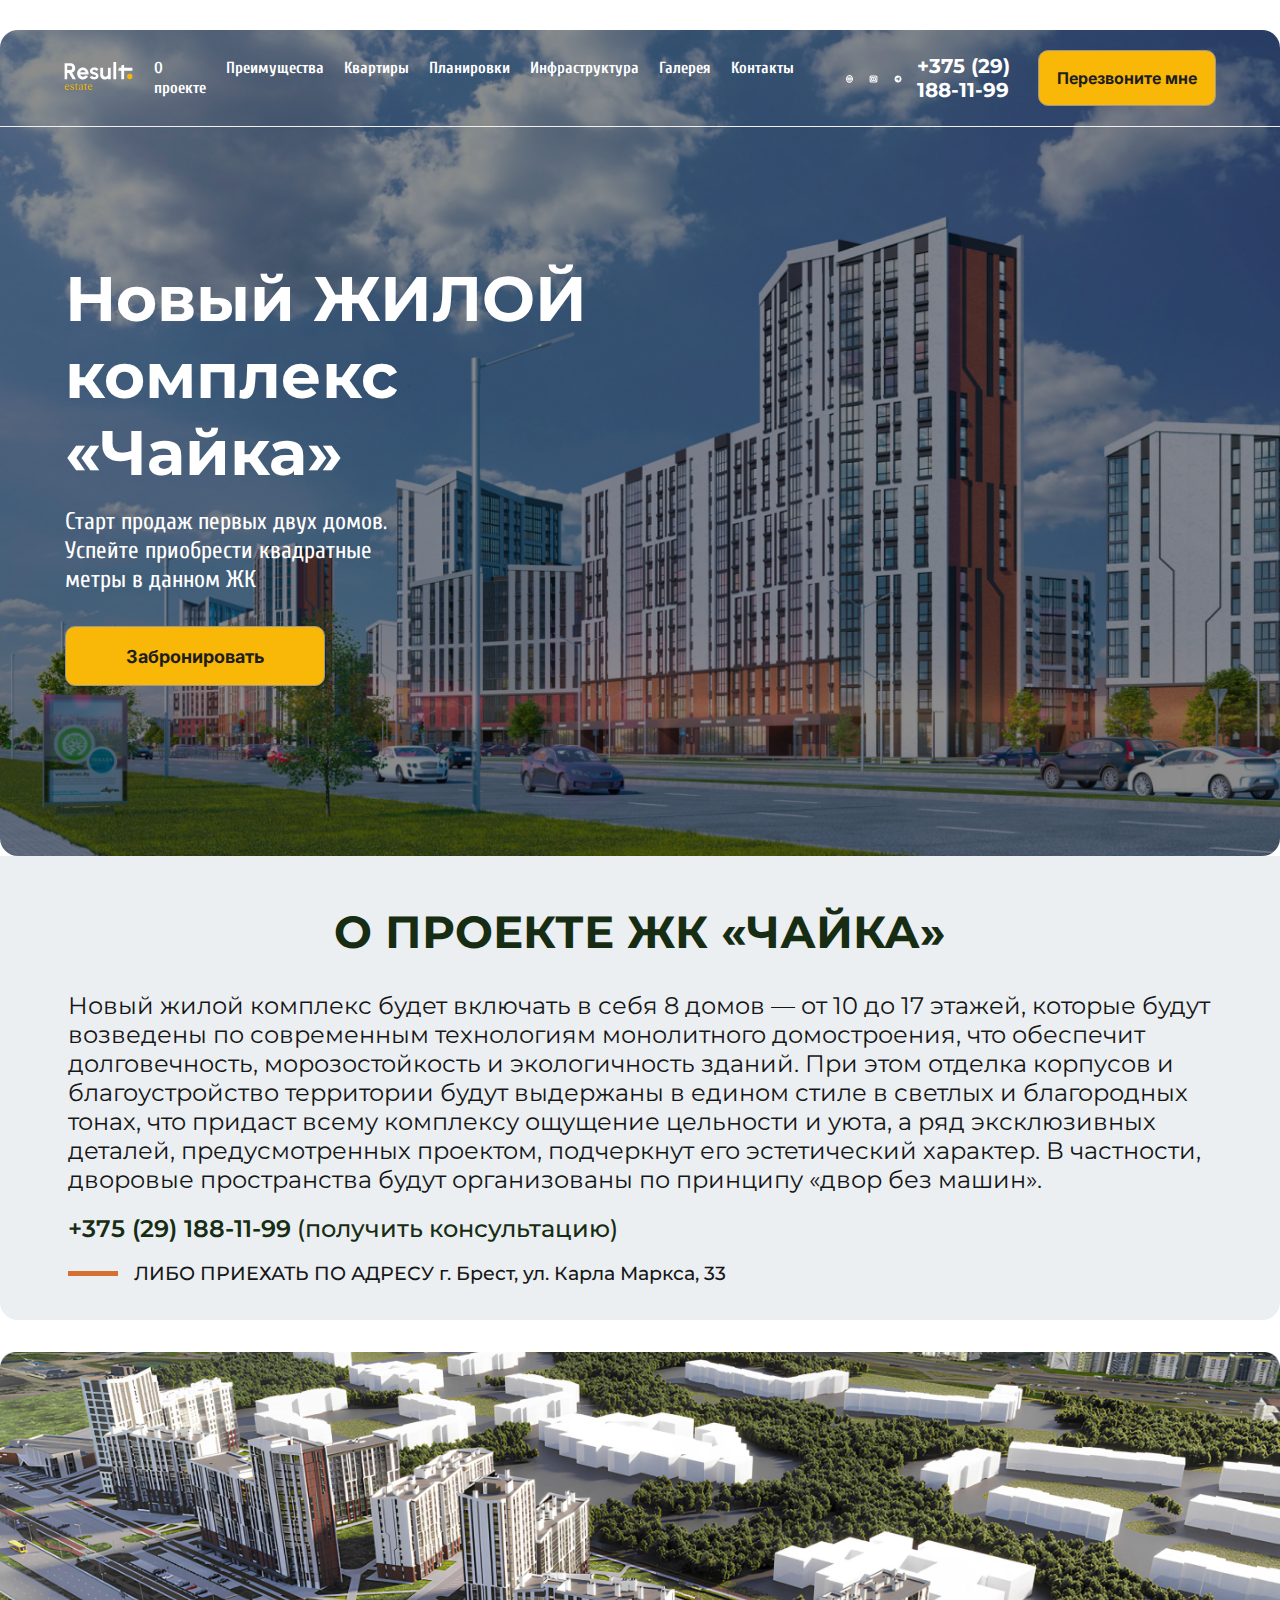
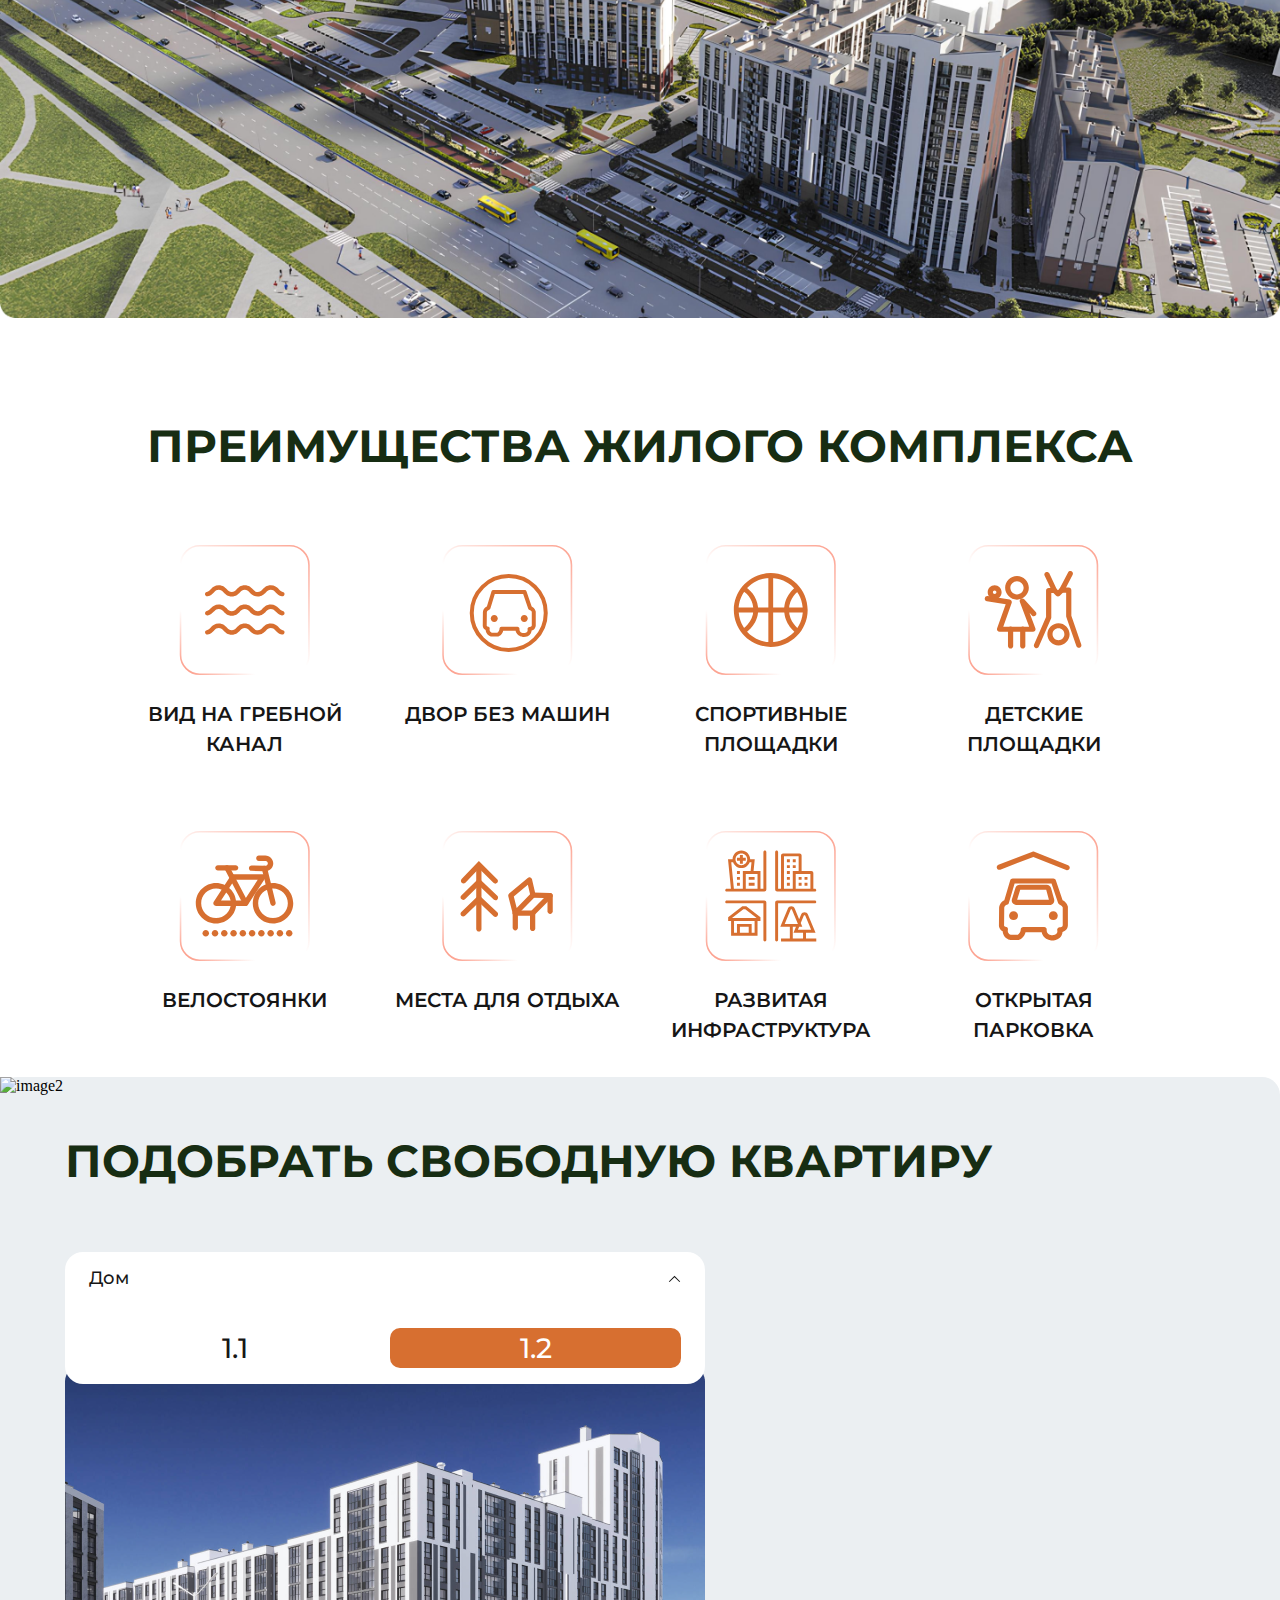
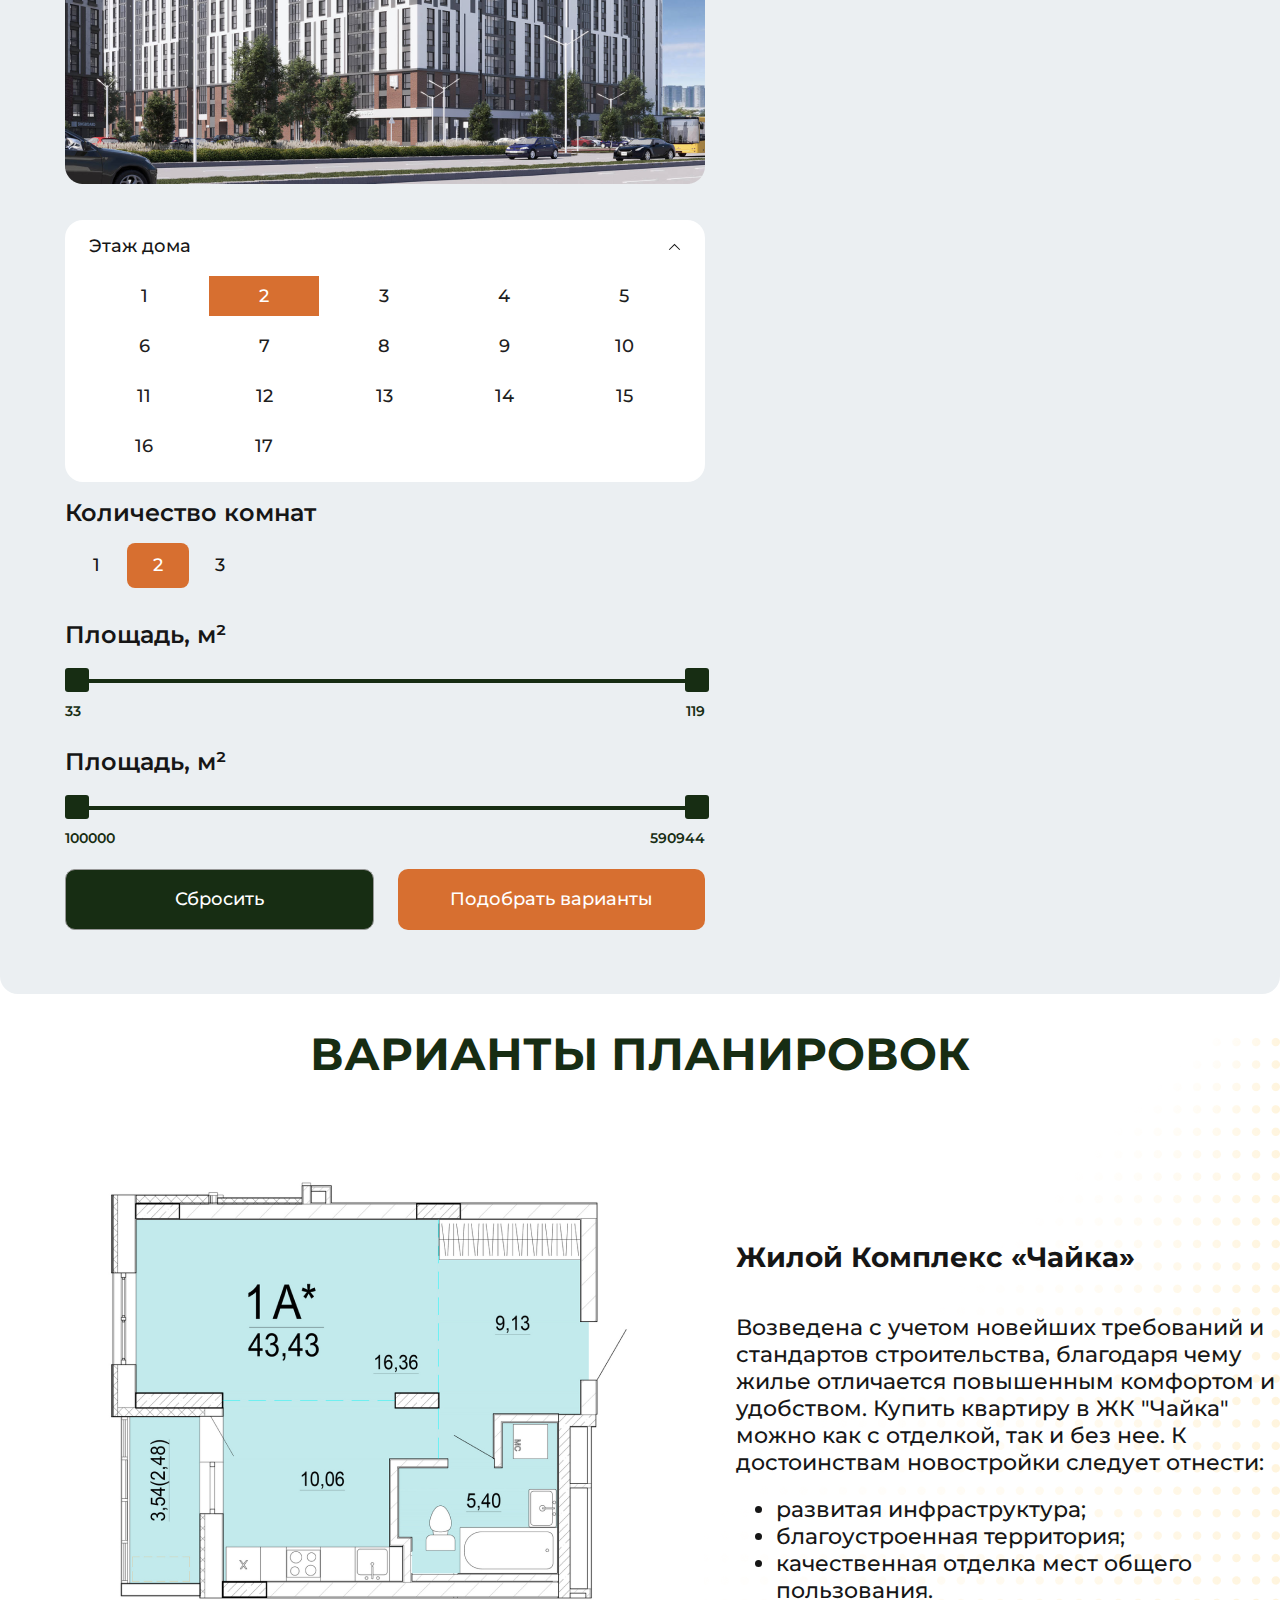
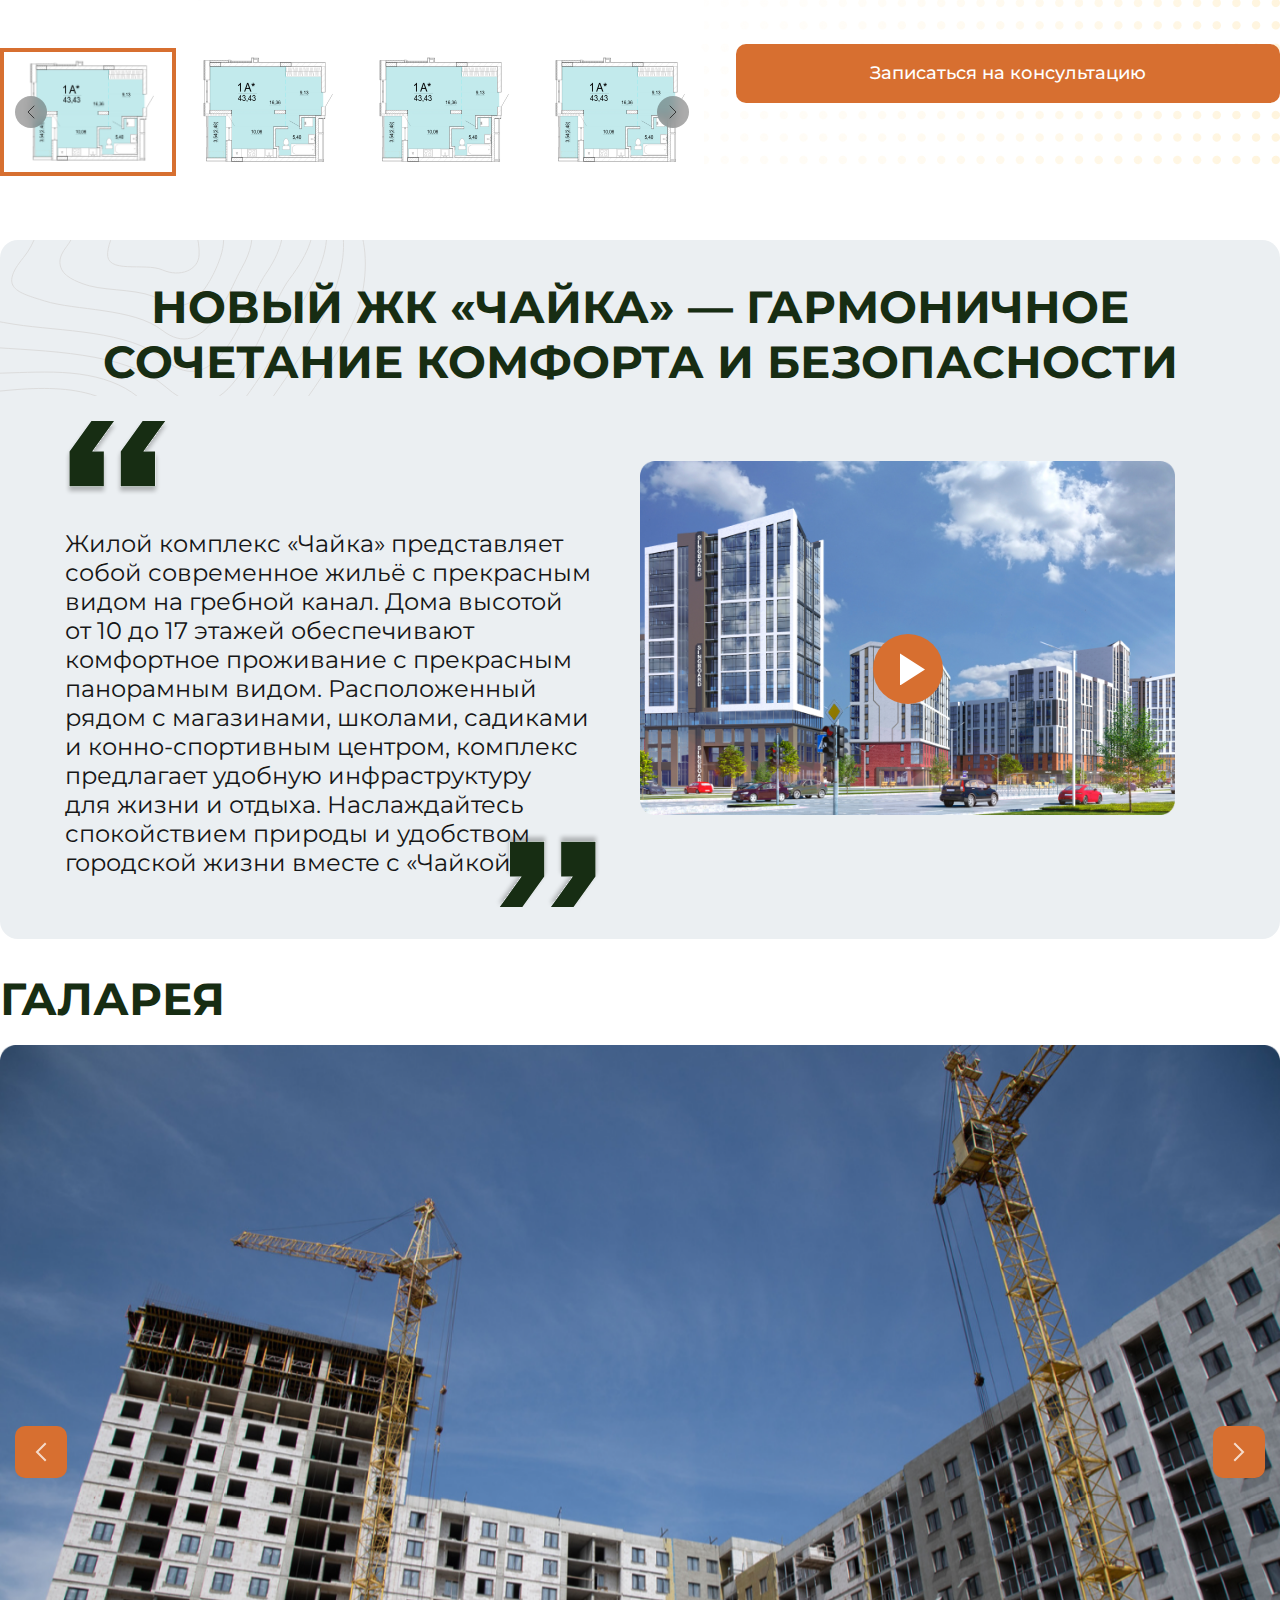
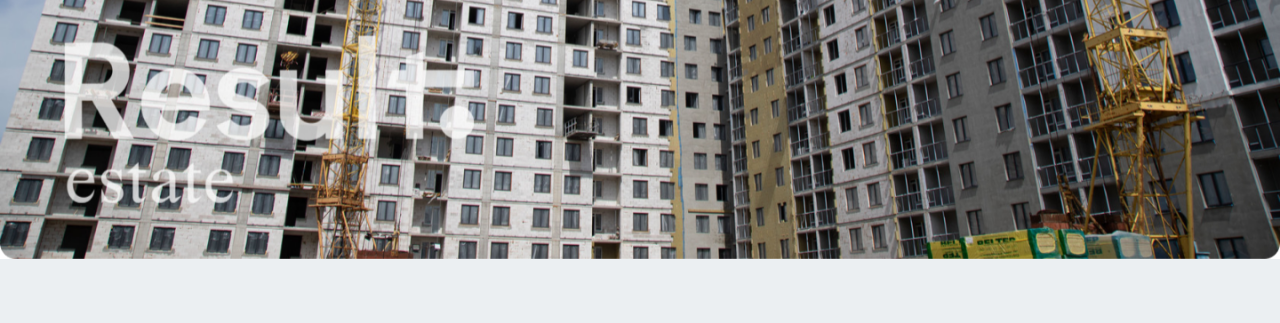
==== index.html @ f2b17670 "add project" ====
<!DOCTYPE html>
<html lang="en">
<head>
    <meta charset="UTF-8">
    <title>Result estate</title>
    <link rel="preconnect" href="https://fonts.googleapis.com">
    <link rel="preconnect" href="https://fonts.gstatic.com" crossorigin>
    <link href="https://fonts.googleapis.com/css2?family=Cuprum:ital,wght@0,400..700;1,400..700&display=swap" rel="stylesheet">
    <link rel="preconnect" href="https://fonts.googleapis.com">
    <link rel="preconnect" href="https://fonts.gstatic.com" crossorigin>
    <link href="https://fonts.googleapis.com/css2?family=Montserrat:ital,wght@0,100..900;1,100..900&display=swap" rel="stylesheet">
    <link rel="preconnect" href="https://fonts.googleapis.com">
    <link rel="preconnect" href="https://fonts.gstatic.com" crossorigin>
    <link href="https://fonts.googleapis.com/css2?family=Inter:ital,opsz,wght@0,14..32,100..900;1,14..32,100..900&family=Montserrat:ital,wght@0,100..900;1,100..900&display=swap" rel="stylesheet">
    <link rel="stylesheet" href="css/jquery-ui.min.css">
    <link rel="stylesheet" href="css/slick.css">
    <link rel="stylesheet" href="css/slick-theme.css">
    <link rel="stylesheet" href="css/main.css">
</head>
<body>
<header>
    <nav class="nav df a-center">
        <div class="nav__logo">
            <a href="#"><img src="img/logo.svg" alt="logo"></a>
        </div>
        <div class="nav__menu">
            <ul class="menu df">
                <li class="menu__item">
                    <a href="" class="menu__link">О проекте</a>
                </li>
                <li class="menu__item">
                    <a href="" class="menu__link">Преимущества</a>
                </li>
                <li class="menu__item">
                    <a href="" class="menu__link">Квартиры</a>
                </li>
                <li class="menu__item">
                    <a href="" class="menu__link">Планировки</a>
                </li>
                <li class="menu__item">
                    <a href="" class="menu__link">Инфраструктура</a>
                </li>
                <li class="menu__item">
                    <a href="" class="menu__link">Галерея</a>
                </li>
                <li class="menu__item">
                    <a href="" class="menu__link">Контакты</a>
                </li>
            </ul>
        </div>
        <div class="nav__contact df">
            <div class="social df">
                <a href="#" class="social__icon ">
                    <img src="img/social1.svg" alt="social">
                </a>
                <a href="#" class="social__icon social__icon--inst">
                    <img src="img/social2.svg" alt="social">

                </a>
                <a href="#" class="social__icon social__icon--tg">
                    <img src="img/social3.svg" alt="social">

                </a>
            </div>
            <a class="nav__tel" href="tel:+375 (29) 188-11-99">+375 (29) 188-11-99</a>
            <button class="btn btn-yellow">Перезвоните мне</button>
        </div>

    </nav>
    <div class="banner">
        <h1>Новый ЖИЛОЙ комплекс «Чайка» </h1>
        <p>Старт продаж первых двух домов. Успейте приобрести квадратные метры в данном ЖК</p>
        <button class="btn btn-yellow">Забронировать</button>
    </div>
</header>
<main>
    <div class="about">
        <h2 class="section__title">О ПРОЕКТЕ ЖК «Чайка»</h2>
        <p>Новый жилой комплекс будет включать в себя 8 домов — от 10 до 17 этажей, которые будут возведены по современным технологиям монолитного домостроения, что обеспечит долговечность, морозостойкость и экологичность зданий. При этом отделка корпусов и благоустройство территории будут выдержаны в едином стиле в светлых и благородных тонах, что придаст всему комплексу ощущение цельности и уюта, а ряд эксклюзивных деталей, предусмотренных проектом, подчеркнут его эстетический характер. В частности, дворовые пространства будут организованы по принципу «двор без машин».</p>
        <p><strong>+375 (29) 188-11-99</strong>
            (получить консультацию)</p>
        <p class="df    a-center"><span class="line"></span>ЛИБО ПРИЕХАТЬ ПО АДРЕСУ г. Брест, ул. Карла Маркса, 33</p>
    </div>
    <div class="image-banner">
        <img src="img/image1.png" alt="img">
    </div>
    <div class="features">
        <h2 class="section__title">ПРЕИМУЩЕСТВА ЖИЛОГО КОМПЛЕКСА</h2>
        <div class="features__list df f-wrap">
            <div class="features__item">
                <div class="features__img">
                    <img src="img/features1.svg" alt="features">
                </div>
                <h4>Вид на гребной канал</h4>
            </div>
            <div class="features__item">
                <div class="features__img">
                    <img src="img/features2.svg" alt="features">
                </div>
                <h4>Двор без машин</h4>
            </div>
            <div class="features__item">
                <div class="features__img">
                    <img src="img/features3.svg" alt="features">
                </div>
                <h4>СПОРТИВНЫЕ ПЛОЩАДКИ</h4>
            </div>
            <div class="features__item">
                <div class="features__img">
                    <img src="img/features4.svg" alt="features">
                </div>
                <h4>ДЕТСКИЕ
                    ПЛОЩАДКИ</h4>
            </div>
            <div class="features__item">
                <div class="features__img">
                    <img src="img/features5.svg" alt="features">
                </div>
                <h4>Велостоянки</h4>
            </div>
            <div class="features__item">
                <div class="features__img">
                    <img src="img/features6.svg" alt="features">
                </div>
                <h4>Места для отдыха</h4>
            </div>
            <div class="features__item">
                <div class="features__img">
                    <img src="img/features7.svg" alt="features">
                </div>
                <h4>развитая инфраструктура</h4>
            </div>
            <div class="features__item">
                <div class="features__img">
                    <img src="img/features8.svg" alt="features">
                </div>
                <h4>открытая парковка</h4>
            </div>
        </div>
    </div>
    <div class="choose__apartments">
        <div class='apartments__banner'>
            <img src="img/image2.png" alt="image2">
        </div>
        <div class="choose__block df f-wrap">
            <h2 class="section__title tl">Подобрать свободную квартиру</h2>
            <div class="choose__left">
                <div class="apartment">
                    <div class="apartment__select df j-spc-btw">
                        Дом
                        <button class="btn btn-dropdown">
                            <svg xmlns="http://www.w3.org/2000/svg" width="13" height="8" viewBox="0 0 13 8" fill="none">
                                <path d="M12.1602 6.41L6.50016 0.75L0.840157 6.41L1.55016 7.11L6.50016 2.16L11.4502 7.11L12.1602 6.41Z" fill="#161616"/>
                            </svg>
                        </button>
                    </div>
                    <div class="apartment__list df j-spc-btw">
                        <div class="apartment__btn">1.1</div>
                        <div class="apartment__btn apartment-selected">1.2</div>
                    </div>
                </div>
                <div class="apartment__img">
                    <img src="img/image3.png" alt="image">
                </div>
            </div>
            <div class="choose__right">
                <div class="apartment__floor">
                    <div class="apartment__select df j-spc-btw">
                        Этаж дома
                        <button class="btn btn-dropdown">
                            <svg xmlns="http://www.w3.org/2000/svg" width="13" height="8" viewBox="0 0 13 8" fill="none">
                                <path d="M12.1602 6.41L6.50016 0.75L0.840157 6.41L1.55016 7.11L6.50016 2.16L11.4502 7.11L12.1602 6.41Z" fill="#161616"/>
                            </svg>
                        </button>
                    </div>
                    <div class='apartment__floor--list df f-wrap'>
                        <div class="floor">1</div>
                        <div class="floor floor--selected">2</div>
                        <div class="floor">3</div>
                        <div class="floor">4</div>
                        <div class="floor">5</div>
                        <div class="floor">6</div>
                        <div class="floor">7</div>
                        <div class="floor">8</div>
                        <div class="floor">9</div>
                        <div class="floor">10</div>
                        <div class="floor">11</div>
                        <div class="floor">12</div>
                        <div class="floor">13</div>
                        <div class="floor">14</div>
                        <div class="floor">15</div>
                        <div class="floor">16</div>
                        <div class="floor">17</div>
                    </div>
                </div>
                <div class="apartment__room">
                    <h4 class="apartment__title">Количество комнат</h4>
                    <div class="room__list df">
                        <div class="room">1</div>
                        <div class="room room__active">2</div>
                        <div class="room">3</div>
                    </div>
                </div>
                <div class="apartment__area">
                    <h4 class="apartment__title">Площадь, м²</h4>
                    <div id="slider-area"></div>
                    <p class="df j-spc-btw">
                        <span class="area__start">33</span>
                        <span class="area__end">119</span>

                    </p>
                </div>
                <div class="apartment__price">
                    <h4 class="apartment__title">Площадь, м²</h4>
                    <div id="slider-price"></div>
                    <p class="df j-spc-btw">
                        <span class="price__start">100000</span>
                        <span class="price__end">590944</span>
                    </p>

                </div>
                <div class="area__actions df j-spc-btw">
                    <button class="btn btn-green">Сбросить</button>
                    <button class="btn btn-orange">Подобрать варианты</button>
                </div>
            </div>
        </div>
    </div>
    <div class="plans-overlay">
    <div class="plans df f-wrap">
        <h2 class="section__title ">Варианты планировок</h2>
        <div class="plans__left">
            <div class="plans__slider">
                <div class="plans__gallery slider-for">
                    <div class="gallery-item">
                        <img src="img/plan.png" alt="plan">
                    </div>
                    <div class="gallery-item">
                        <img src="img/plan.png" alt="plan">
                    </div>
                    <div class="gallery-item">
                        <img src="img/plan.png" alt="plan">
                    </div>
                    <div class="gallery-item">
                        <img src="img/plan.png" alt="plan">
                    </div>
                    <div class="gallery-item">
                        <img src="img/plan.png" alt="plan">
                    </div>
                </div>
                <div class="plans__gallery slider-nav">
                    <div class="gallery-item">
                        <img src="img/plan.png" alt="plan">
                    </div>
                    <div class="gallery-item">
                        <img src="img/plan.png" alt="plan">
                    </div>
                    <div class="gallery-item">
                        <img src="img/plan.png" alt="plan">
                    </div>
                    <div class="gallery-item">
                        <img src="img/plan.png" alt="plan">
                    </div>
                    <div class="gallery-item">
                        <img src="img/plan.png" alt="plan">
                    </div>
                </div>
            </div>
        </div>
        <div class="plans__right">
            <h4>Жилой Комплекс «Чайка»</h4>
            <p>Возведена с учетом новейших требований и стандартов строительства, благодаря чему жилье отличается повышенным комфортом и удобством. Купить квартиру в ЖК "Чайка" можно как с отделкой, так и без нее. К достоинствам новостройки следует отнести:</p>
            <ul>
                <li>развитая инфраструктура;</li>
                <li>благоустроенная территория;</li>
                <li>качественная отделка мест общего пользования.</li>
            </ul>
            <button class="btn btn-orange">Записаться на консультацию</button>
        </div>
    </div>
    </div>
    <div class="info df f-wrap">
      <h2 class="section__title fw">Новый ЖК «Чайка» — гармоничное сочетание комфорта и безопасности</h2>
        <div class="info__left">
            <p>
                Жилой комплекс «Чайка» представляет собой современное жильё с прекрасным видом на гребной канал. Дома высотой от 10 до 17 этажей обеспечивают комфортное проживание с прекрасным панорамным видом. Расположенный рядом с магазинами, школами, садиками и конно-спортивным центром, комплекс предлагает удобную инфраструктуру для жизни и отдыха. Наслаждайтесь спокойствием природы и удобством городской жизни вместе с «Чайкой»
            </p>
        </div>
        <div class="info__right">
            <img src="img/image4.png" alt="image">
            <button class=" btn btn-play"></button>
        </div>
    </div>
    <div class="gallery">
        <h2 class="section__title tl">гАЛАРЕЯ</h2>
        <div class="gallery-list">
            <div class="gallery-item">
                <img src="img/gallery.png" alt="gallery">
            </div>
            <div class="gallery-item">
                <img src="img/gallery.png" alt="gallery">
            </div>
            <div class="gallery-item">
                <img src="img/gallery.png" alt="gallery">
            </div>
            <div class="gallery-item">
                <img src="img/gallery.png" alt="gallery">
            </div>
            <div class="gallery-item">
                <img src="img/gallery.png" alt="gallery">
            </div>
            <div class="gallery-item">
                <img src="img/gallery.png" alt="gallery">
            </div>
        </div>
    </div>

</main>
<footer></footer>
<script src="js/jquery-3.7.1.min.js"></script>
<script src="js/jquery-ui.min.js"></script>
<script src="js/slick.min.js"></script>
<script src="js/main.js"></script>
</body>
</html>
---- css/main.css ----
body{
    margin: 0;
    padding: 0;
    background: #fff;
}
img{
    max-width: 100%;
}
a{
    text-decoration: none;
}
p, h1, h2, h4, ul{
    padding: 0;
    margin: 0;
}
div,button{
    box-sizing: border-box;
}
.df{
    display: flex;
}
.dn{
    display: none;
}
.j-center{
    justify-content: center;
}
.a-center{
    align-items: center;
}
.f-wrap{
    flex-wrap: wrap;
}
.j-spc-btw{
    justify-content: space-between;
}
header{
    background: url('../img/header.png') no-repeat;
    max-width: 1442px;
    margin: 30px auto 0;
    border-radius: 18px;
    background-size: cover;
}
nav{
    padding: 20px 64px;
    border-bottom: 1px solid #F0F0F0;

}
.nav__logo{
    margin-right: 20px;
}
.menu{
    list-style: none;
    gap: 20px;
}
.menu__link{
    color: #fff;
    font-family: "Cuprum", sans-serif;
    font-weight: 700;
    line-height: 20px;
}
.nav__tel{
    font-family: "Montserrat", sans-serif;
    font-size: 20px;
    font-weight: 700;
    color: #fff;
}
.nav__contact{
    gap: 15px;
    align-items: center;
}
.social{
    margin-left: 52px;
    gap: 16px;
}

.btn{
    border: 0;
    background: transparent;
    box-shadow: none;
    display: flex;
    align-items: center;
    justify-content: center;
    border-radius: 10px;
    padding: 19px 24px;
    font-family: "Inter", sans-serif;
    cursor: pointer;
}

.btn-yellow{
    background: #F9B807;
    border: 1px solid #979797;
    color: #1E1E1E;
    font-size: 16px;
    height: 56px;
    font-weight: 700;
    white-space: nowrap;
    width: 178px;
}
.banner{
    padding: 133px 65px 170px;
}
.banner h1{
    font-size: 63px;
    max-width: 562px;
    color: #fff;
    font-family: "Montserrat", sans-serif;
    font-weight: 700;
    line-height: 77px;
    margin-bottom: 16px;
}
.banner p{
    font-size: 24px;
    line-height: 29px;
    color: #fff;
    max-width: 457px;
    font-family: "Cuprum", sans-serif;
    font-weight: 400;
    margin-bottom: 32px;
}
.banner .btn-yellow{
    width: 260px;
    font-size: 18px;
    height: 60px;
}
.about{
    background: #EBEFF2;
    border-bottom-left-radius: 18px;
    border-bottom-right-radius: 18px;
    max-width: 1442px;
    margin: 0 auto 32px;
    padding: 48px 68px 32px;
}

.section__title{
    text-align: center;
    color: #172D13;
    font-size: 45px;
    font-family: "Montserrat", sans-serif;
    font-weight: 700;
    margin-bottom: 32px;
    text-transform: uppercase;
}

.about p{
    color: #161616;
    font-size: 24px;
    line-height: 29px;
    font-family: "Montserrat", sans-serif;
    font-weight: 400;
    margin-bottom: 20px;
}
.about p:nth-child(3){
    font-weight: 500;
    color: #172D13;
    margin-bottom: 16px;

}

.about strong{
    color: #172D13;
    font-weight: 600;

}
.line{
    background: #D76F30;
    width: 50px;
    height: 5px;
    display: flex;
    margin-right: 16px;
}
.about p:last-child{
    font-size: 19px;
    font-weight: 500;
    margin-bottom: 0;
}
.image-banner{
    margin: 0 auto 32px;
    max-width: 1442px;
}
.features{
    padding-top: 64px;
    margin: 0 auto 32px;
    max-width: 1442px;
}
.features__list{
    max-width: 1022px;
    margin: 0 auto;
    gap: 32px;
    text-align: center;
}

.features__item{
    width: 231px;
    padding-top: 40px;
}
.features__img{
    margin-bottom: 20px;
}

.features__item h4{
    color: #161616;
    font-size: 20px;
    line-height: 30px;
    font-weight: 600;
    font-family: "Montserrat", sans-serif;
    text-transform: uppercase;
}
.choose__apartments{
    max-width: 1442px;
    margin: 0 auto 32px;
    background: #EBEFF2;
    border-radius: 18px;
    padding-bottom: 64px;
}
.choose__block .section__title{
    width: 100%;
    text-align: left;
    margin-top: 38px;
}
.choose__block{
    gap: 32px;
    padding-left: 65px;
    padding-right: 65px;
}
.apartment{
    background: #fff;
    border-radius: 18px;
    padding: 16px 24px;
    position: relative;
    z-index: 2;
}
.btn-dropdown{
    padding: 0;
    cursor:pointer;
}
.apartment__select{
    color: #161616;
    font-size: 18px;
    font-weight: 500;
    line-height: 21px;
    font-family: "Montserrat", sans-serif;
    margin-bottom: 19px;
}
.apartment__btn{
    max-width: 291px;
    height: 40px;
    font-size: 28px;
    color: #161616;
    line-height: 21px;
    font-weight: 500;
    font-family: "Montserrat", sans-serif;
    text-align: center;
    margin-top: 20px;
    width: 100%;
    display: flex;
    align-items: center;
    justify-content: center;
    border-radius: 10px;
    cursor: pointer;
}
.apartment-selected{
    background: #D76F30;
    color: #fff;
}
.apartment__img{
    margin-top: -20px;
    z-index: 1;
    position: relative;
}
.apartment__floor{
    background: #fff;
    border-radius: 18px;
    padding: 16px 24px;
    margin-bottom: 16px;
}
.choose__right{
    max-width: 640px;
    width: 100%;
}
.floor{
    width: 110px;
    height: 40px;
    display: flex;
    align-items: center;
    justify-content: center;
    color: #1E1E1E;
    font-size: 18px;
    font-weight: 500;
    line-height: 21px;
    font-family: "Montserrat", sans-serif;
    cursor: pointer;
}
.floor--selected{
    background: #D76F30;
    color: #fff;
}
.apartment__floor--list{
    gap: 10px;
}
.apartment__title{
    color: #161616;
    font-size: 24px;
    margin-bottom: 16px;
    line-height: 29px;
    font-weight: 600;
    font-family: "Montserrat", sans-serif;
}
.room{
    padding: 12px 16px;
    color: #161616;
    font-size: 18px;
    line-height: 21px;
    font-weight: 500;
    font-family: "Montserrat", sans-serif;
    width: 62px;
    text-align: center;
    cursor: pointer;
    margin-bottom: 32px;
}
.room__active{
    background: #D76F30;
    border-radius: 8px;
    color: #fff;

}
.ui-widget.ui-widget-content{
    height: 4px;
    border: none;
}
.ui-slider-horizontal .ui-slider-range{
    background: #172D13;

}
.ui-state-default, .ui-widget-content .ui-state-default{
    background: #172D13;
    width: 24px;
    height: 24px;
    border: none;
    top: -11px;
}
.ui-button.ui-state-disabled:hover, html .ui-button.ui-state-disabled:active,
.ui-state-default, .ui-widget-content .ui-state-active{
    background: #D76F30;
    border: none;
    outline: none;
}
.ui-widget-content{
    background: #D76F30;
}
.price__start, .price__end, .area__start, .area__end  {
    font-size: 14px;
    color: #172D13;
    line-height: 17px;
    font-weight: 600;
    font-family: "Montserrat", sans-serif;
    margin-top: 20px;
}

#slider-area{

    width: calc(100% - 20px);
    margin: 30px  auto 0;
}
#slider-price{

    width: calc(100% - 20px);
    margin: 30px  auto 0;

}
.apartment__price{
    margin-top: 27px;
}
.area__actions{
    gap: 24px;
}
.area__actions{
    margin-top: 22px;
}
.btn-green{
    font-size: 18px;
    color: #fff;
    background: #172D13;
    border-radius: 10px;
    border: 1px solid #979797;
    line-height: 21px;
    font-family: "Montserrat", sans-serif;
    font-weight: 500;
    width: 100%;
}
.btn-orange{
    font-size: 18px;
    color: #fff;
    background: #D76F30;
    border-radius: 10px;
    line-height: 21px;
    font-family: "Montserrat", sans-serif;
    font-weight: 500;
    width: 100%;
}
.plans{
    max-width: 1442px;
    margin: 0 auto;
    gap: 32px;
    position: relative;

}
.plans-overlay{
    position: relative;
}
.plans-overlay:after{
    content: '';
    position: absolute;
    right: 0;
    background: url('../img/plans-right-bg.png') no-repeat;
    background-position: right center;
    width: 100%;
    height: 100%;
    top: 0;
    z-index: -1;
}
.slick-next:before{
    content: '';
    background: url('../img/arrow-right.svg') no-repeat;
    width: 8px;
    height: 14px;
    display: flex;
}
.slick-prev:before{
    content: '';
    width: 8px;
    height: 14px;
    display: flex;

    background: url('../img/arrow-prev.svg') no-repeat;
}
.slick-prev{
    left: 15px;
}
.slick-next{
    right: 15px;
}
.slick-next, .slick-prev{
    width: 32px;
    height: 32px;
    border-radius: 100%;
    background: #24242461;
    backdrop-filter: blur(5px);
    display: flex;
    align-items: center;
    justify-content: center;
    z-index: 1;
}
.plans .section__title{
    width: 100%;
}
.plans__slider{
    width: 704px;
}
.plans__right{
    width: calc(100% - 736px);
    padding-top: 95px;
}
.plans__right h4{
    font-size: 28px;
    color: #161616;
    line-height: 34px;
    font-weight: 700;
    font-family: "Montserrat", sans-serif;
    margin-bottom: 40px;
}
.plans__right p{
    color: #161616;
    font-size: 22px;
    line-height: 27px;
    font-weight: 500;
    font-family: "Montserrat", sans-serif;
    margin-bottom: 20px;
}
.plans__right ul{
    color: #161616;
    font-size: 22px;
    line-height: 27px;
    font-weight: 500;
    font-family: "Montserrat", sans-serif;
    margin-bottom: 40px;
    padding-left: 40px;
}
.slider-nav .slick-current img{
    border: 4px solid #D76F30;
    box-sizing: border-box;
}
.info{
    max-width: 1422px;
    margin: 64px auto 32px;
    background: #EBEFF2;
    border-radius: 18px;
    padding: 39px 65px 62px;
    gap: 40px;
    position: relative;

}
.fw{
    width: 100%;
}
.info__left, .info__right{
    width: calc(100%/2 - 40px) ;
    position: relative;

}
.info .section__title{
    position: relative;
    z-index: 1;
}
.info:before{
    content: '';
    position: absolute;
    top: 0;
    left: 0;
    width: 471px;
    height: 156px;
    background: url('../img/info-bg.svg');
    z-index: 0;
}
.info__left p{
    color: #161616;
    font-size: 24px;
    line-height: 29px;
    font-weight: 400;
    font-family: "Montserrat", sans-serif;
    position: relative;
    padding-top: 68px;
}
.info__left:before{
    content: '';
    background: url('../img/comment.svg');
    width: 105px;
    height: 74px;
    position: absolute;
    top: -40px;
}
.info__left:after{
    content: '';
    background: url('../img/comment.svg');
    width: 105px;
    height: 74px;
    position: absolute;
    bottom:-30px;
    right: 0;
    transform: rotate(180deg);
}
.btn-play{
    position: absolute;
    background: #D76F30;
    width: 70px;
    height: 70px;
    border-radius: 100%;
    display: flex;
    align-items: center;
    top: 50%;
    left: 50%;
    transform: translate(-50%, -50%);
}
.btn-play:before{
    background: url('../img/play.svg') no-repeat;
    content: '';
    position: absolute;
    display: flex;
    align-items: center;
    justify-content: center;
    width: 25px;
    height: 32px;
    left: 27px;
}
.gallery{
    max-width: 1442px;
    margin: 0 auto;

}
.gallery .section__title{
    text-align: left;
    margin-top: 19px;
    margin-bottom: 19px;
}
.gallery .slick-next, .gallery .slick-prev{
    width: 52px;
    height: 52px;
    background: #D76F30;
    border-radius: 10px;
}
.gallery .slick-next:before{
    width: 12px;
    height: 20px;
    background: url('../img/arrow-right-white.svg');
}
.gallery .slick-prev:before{
    width: 12px;
    height: 20px;
    background: url('../img/arrow-left-white.svg');
}
.map{
    max-width: 1442px;
    margin: 32px auto;
}
footer{
    background: #EBEFF2;
    padding: 32px;
}
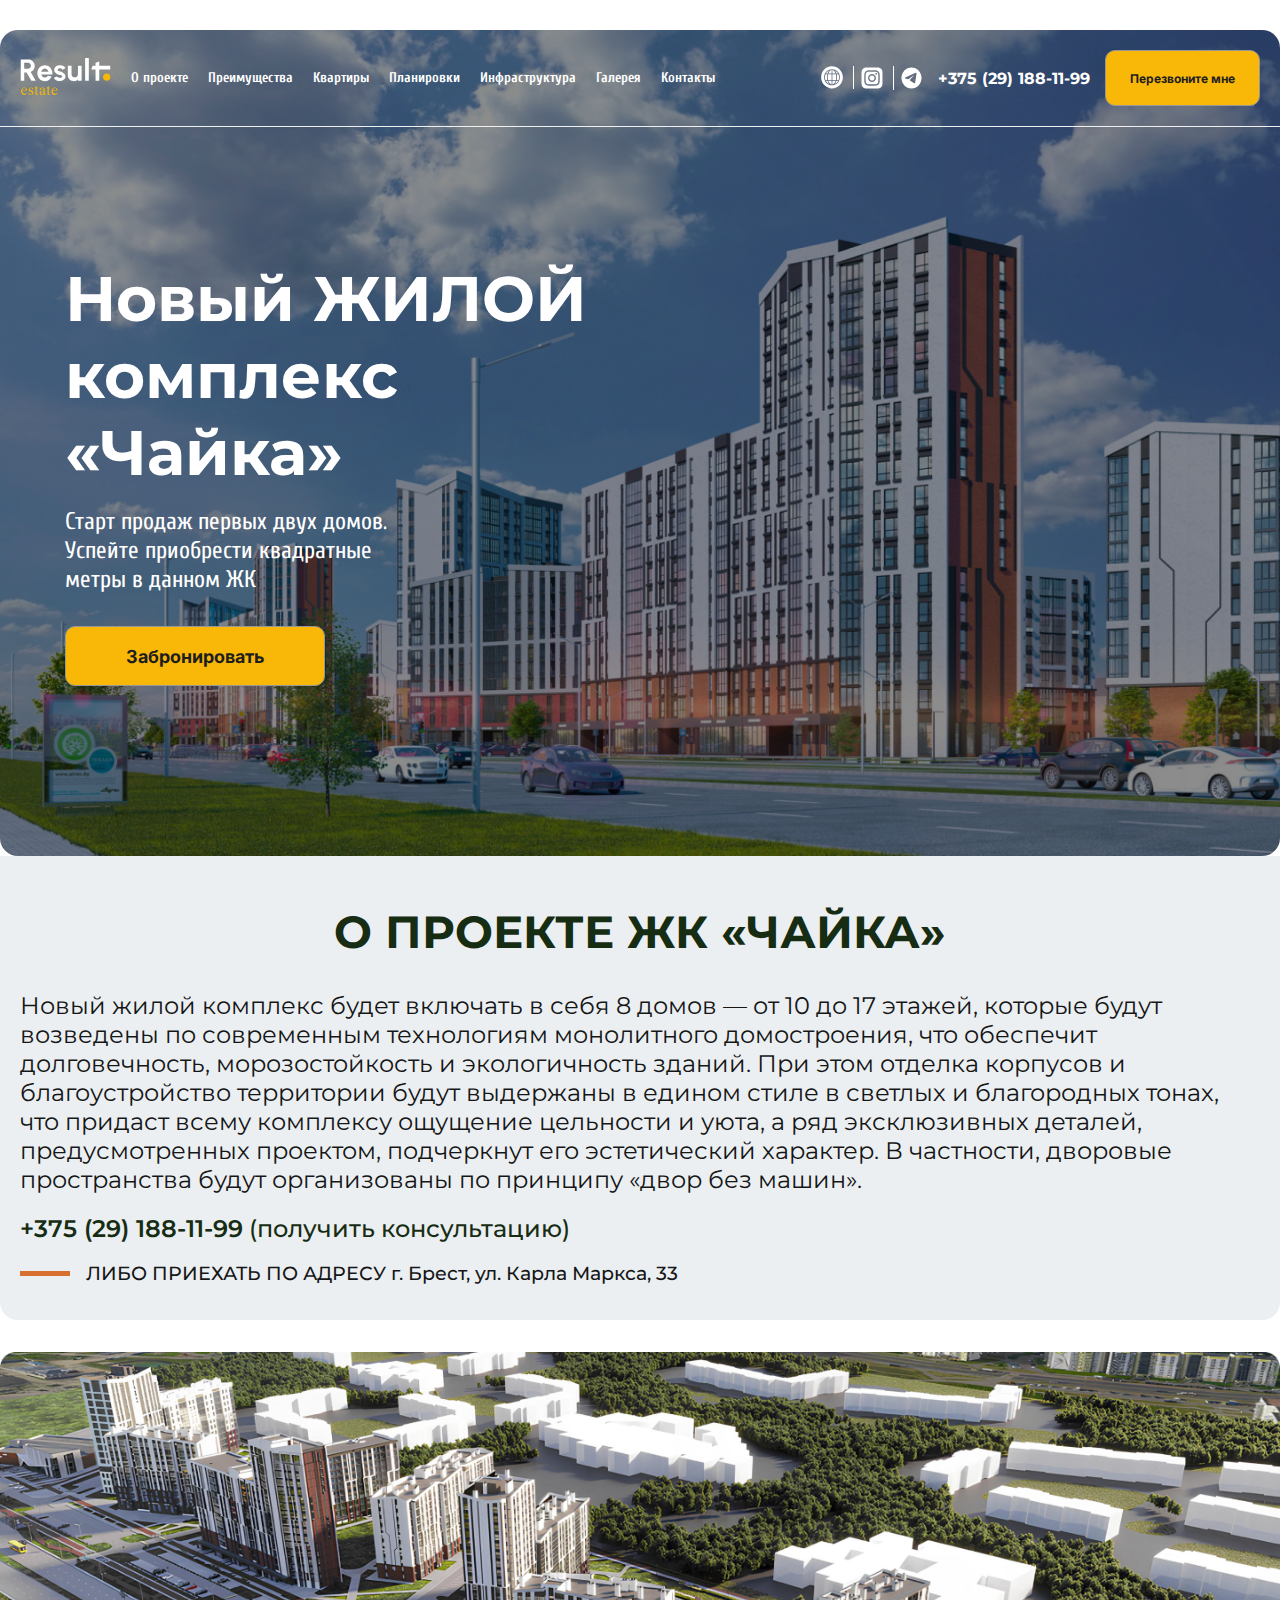
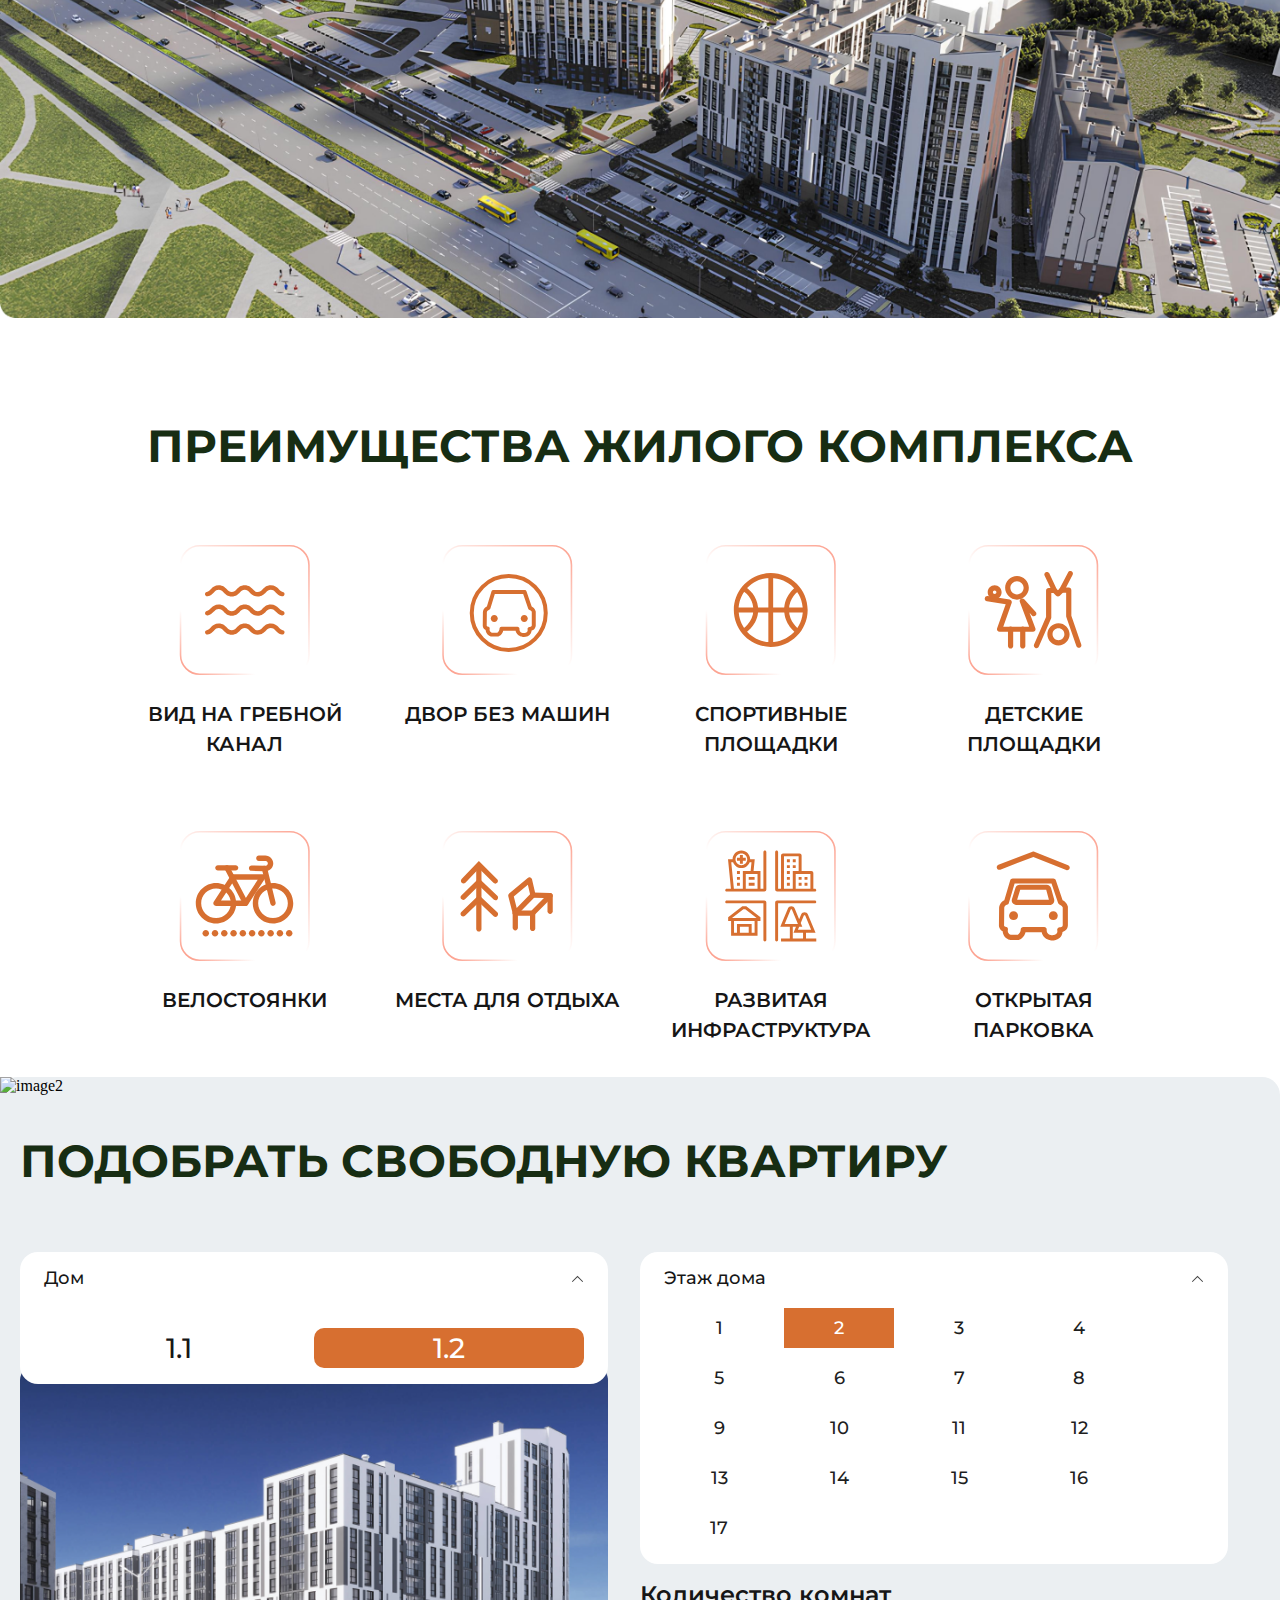
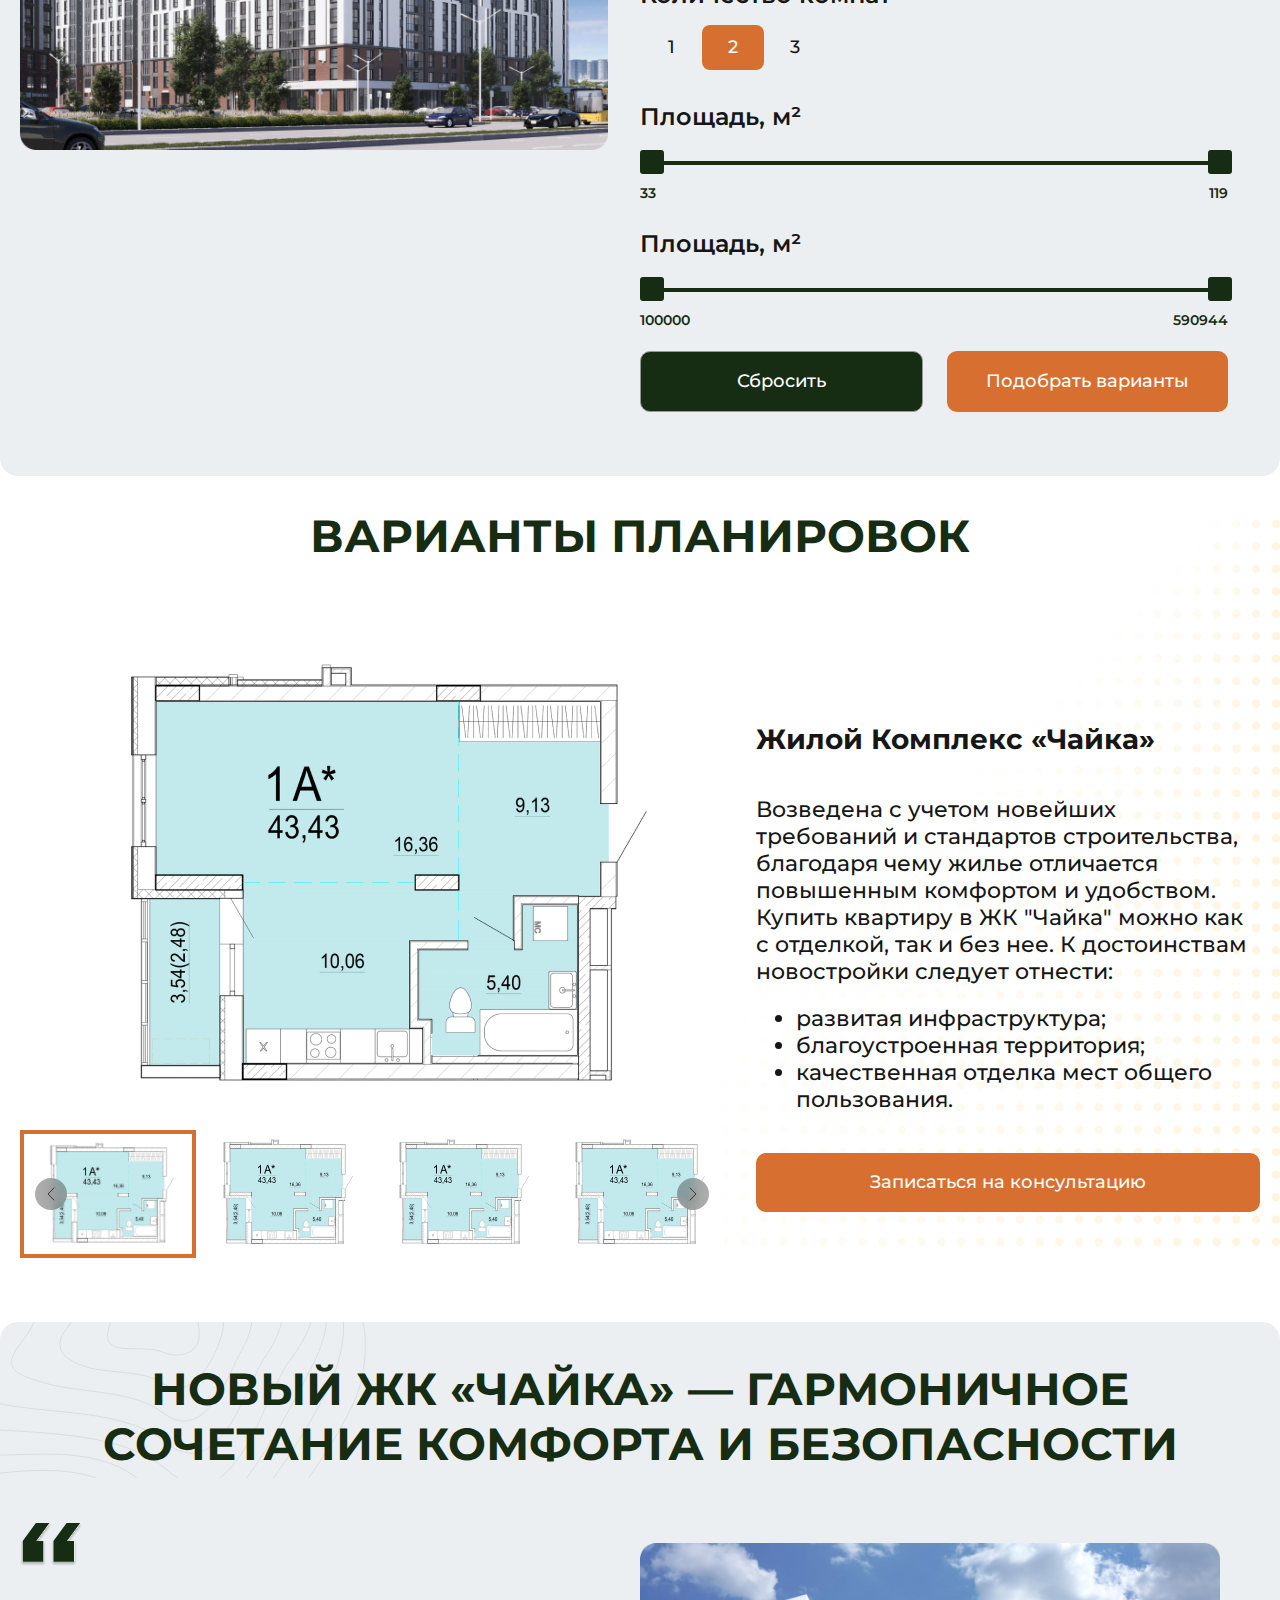
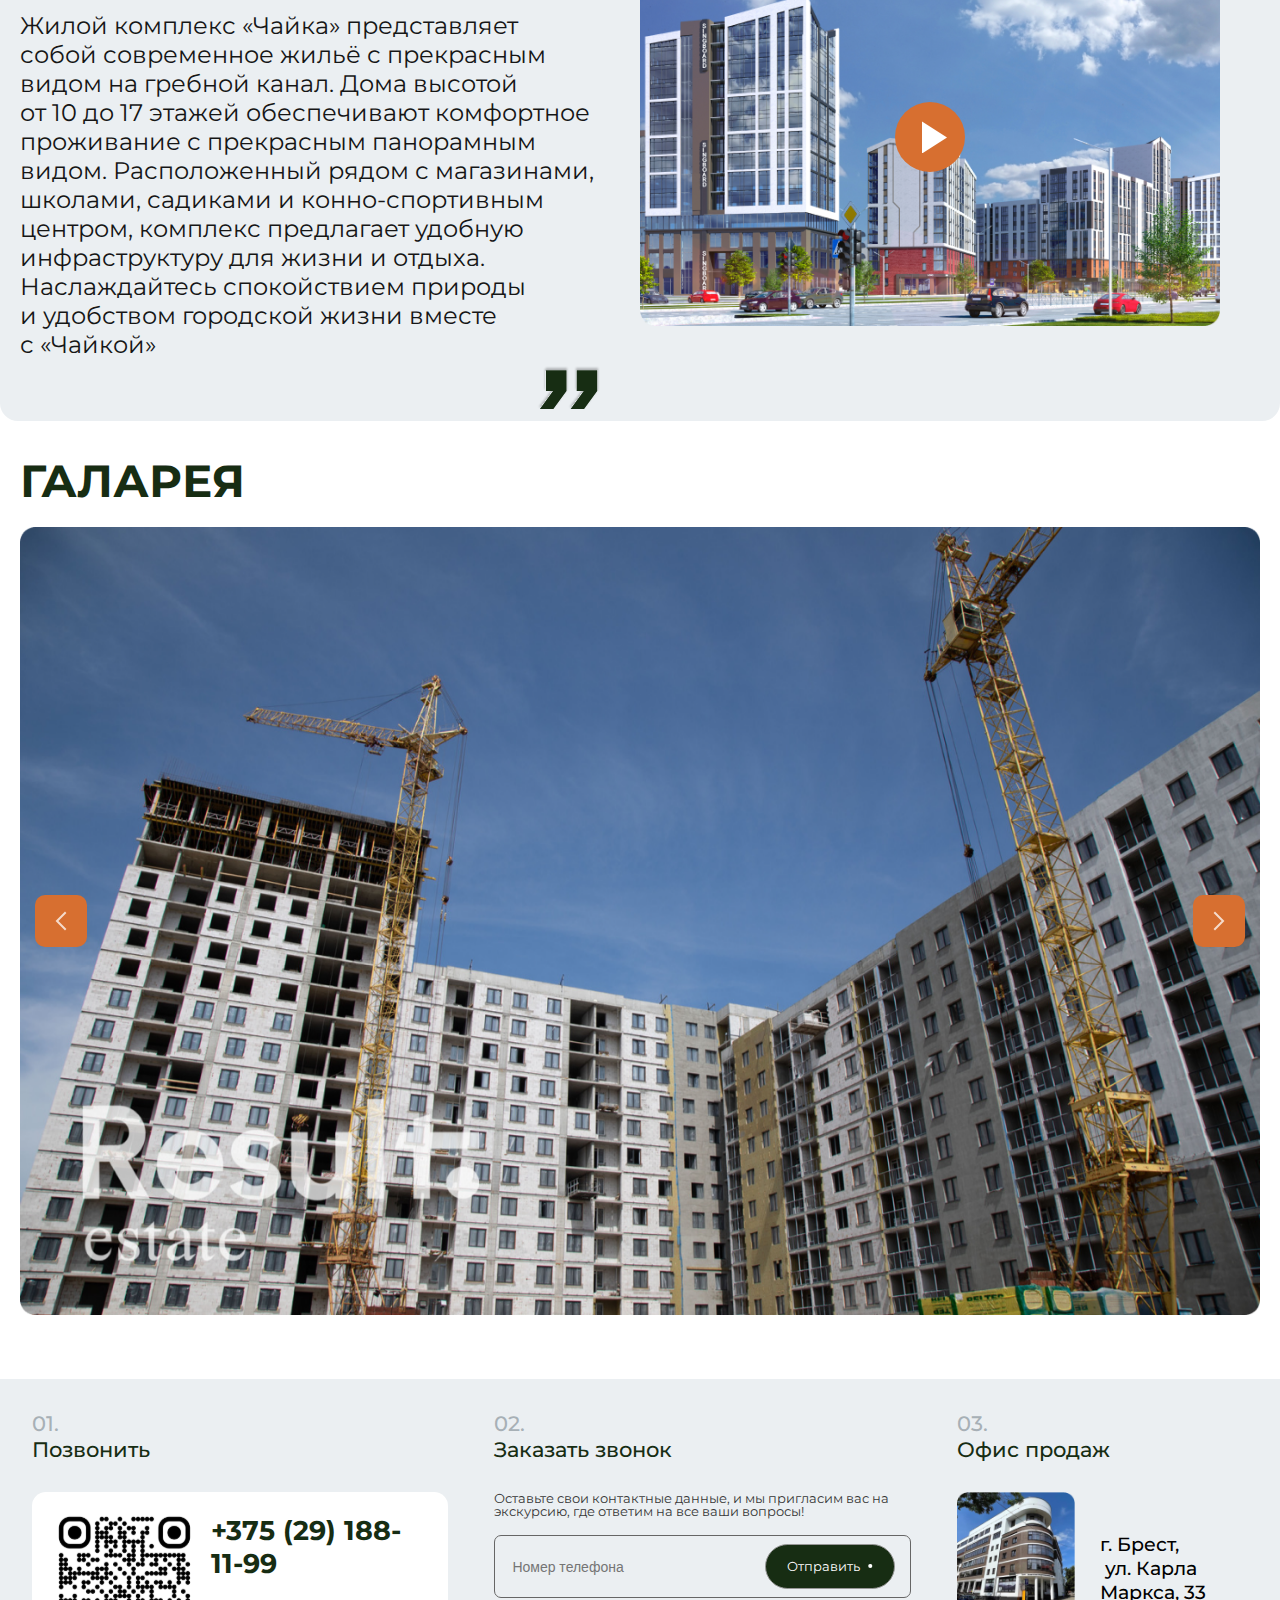
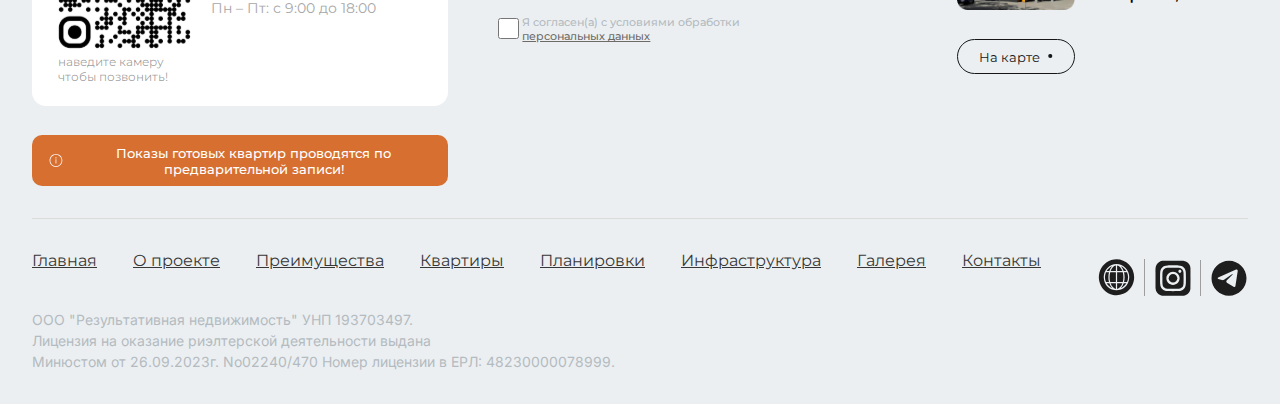
==== commit 63f3b8a9: "add project" ====
--- a/index.html
+++ b/index.html
@@ -3,6 +3,8 @@
 <head>
     <meta charset="UTF-8">
     <title>Result estate</title>
+    <meta name="viewport" content="width=device-width, initial-scale=1" />
+
     <link rel="preconnect" href="https://fonts.googleapis.com">
     <link rel="preconnect" href="https://fonts.gstatic.com" crossorigin>
     <link href="https://fonts.googleapis.com/css2?family=Cuprum:ital,wght@0,400..700;1,400..700&display=swap" rel="stylesheet">
@@ -16,6 +18,7 @@
     <link rel="stylesheet" href="css/slick.css">
     <link rel="stylesheet" href="css/slick-theme.css">
     <link rel="stylesheet" href="css/main.css">
+    <link rel="stylesheet" href="css/media.css">
 </head>
 <body>
 <header>
@@ -64,6 +67,14 @@
             </div>
             <a class="nav__tel" href="tel:+375 (29) 188-11-99">+375 (29) 188-11-99</a>
             <button class="btn btn-yellow">Перезвоните мне</button>
+            <div class="mobile__menu--open dn"><svg xmlns="http://www.w3.org/2000/svg" width="24" height="24" viewBox="0 0 24 24" fill="none">
+                <path d="M3 4H21" stroke="white" stroke-width="2" stroke-linecap="round"/>
+                <path d="M8 12H21" stroke="white" stroke-width="2" stroke-linecap="round"/>
+                <path d="M3 20H21" stroke="white" stroke-width="2" stroke-linecap="round"/>
+            </svg></div>
+            <div class="mobile__menu--close dn">
+                <svg xmlns="http://www.w3.org/2000/svg" viewBox="0 0 24 24" width="20px" height="20px"><path fill="#ffffff" d="M 4.9902344 3.9902344 A 1.0001 1.0001 0 0 0 4.2929688 5.7070312 L 10.585938 12 L 4.2929688 18.292969 A 1.0001 1.0001 0 1 0 5.7070312 19.707031 L 12 13.414062 L 18.292969 19.707031 A 1.0001 1.0001 0 1 0 19.707031 18.292969 L 13.414062 12 L 19.707031 5.7070312 A 1.0001 1.0001 0 0 0 18.980469 3.9902344 A 1.0001 1.0001 0 0 0 18.292969 4.2929688 L 12 10.585938 L 5.7070312 4.2929688 A 1.0001 1.0001 0 0 0 4.9902344 3.9902344 z"/></svg>
+            </div>
         </div>
 
     </nav>
@@ -290,6 +301,10 @@
         <div class="info__right">
             <img src="img/image4.png" alt="image">
             <button class=" btn btn-play"></button>
+            <video controls="" class="dn" id="video">
+                <source src="video/test.mp4" type="video/mp4">
+
+            </video>
         </div>
     </div>
     <div class="gallery">
@@ -316,8 +331,128 @@
         </div>
     </div>
 
+    <div class="map">
+        <script>
+            (g=>{var h,a,k,p="The Google Maps JavaScript API",c="google",l="importLibrary",q="__ib__",m=document,b=window;b=b[c]||(b[c]={});var d=b.maps||(b.maps={}),r=new Set,e=new URLSearchParams,u=()=>h||(h=new Promise(async(f,n)=>{await (a=m.createElement("script"));e.set("libraries",[...r]+"");for(k in g)e.set(k.replace(/[A-Z]/g,t=>"_"+t[0].toLowerCase()),g[k]);e.set("callback",c+".maps."+q);a.src=`https://maps.${c}apis.com/maps/api/js?`+e;d[q]=f;a.onerror=()=>h=n(Error(p+" could not load."));a.nonce=m.querySelector("script[nonce]")?.nonce||"";m.head.append(a)}));d[l]?console.warn(p+" only loads once. Ignoring:",g):d[l]=(f,...n)=>r.add(f)&&u().then(()=>d[l](f,...n))})({
+                key: "AIzaSyBVJRllu0SjLekDIcWk-y-hpe258rmOKAs",
+                v: "weekly",
+                // Use the 'v' parameter to indicate the version to use (weekly, beta, alpha, etc.).
+                // Add other bootstrap parameters as needed, using camel case.
+            });
+        </script>
+        <div id="map"></div>
+    </div>
+
 </main>
-<footer></footer>
+<footer>
+    <div class="footer__top df">
+        <div class="footer__left">
+            <span>01.</span>
+            <h4>Позвонить</h4>
+            <div class="qr df">
+                <div class="qr__left">
+                    <img src="img/qr.svg" alt="qr">
+                    <p>наведите камеру чтобы позвонить!</p>
+                </div>
+                <div class="qr__right">
+                    <h2>+375 (29) 188-11-99</h2>
+                    <p>Пн – Пт: с 9:00 до 18:00</p>
+                </div>
+
+            </div>
+            <button class="btn btn-orange df j-spc-btw"><svg xmlns="http://www.w3.org/2000/svg" width="21" height="21" viewBox="0 0 21 21" fill="none">
+                <path fill-rule="evenodd" clip-rule="evenodd" d="M10.2427 18.6192C5.70023 18.6192 2.01807 14.937 2.01807 10.3945C2.01807 5.85208 5.70023 2.16992 10.2427 2.16992C14.7851 2.16992 18.4673 5.85208 18.4673 10.3945C18.4673 14.937 14.7851 18.6192 10.2427 18.6192ZM10.2427 17.6322C12.1622 17.6322 14.0032 16.8697 15.3605 15.5123C16.7178 14.155 17.4804 12.3141 17.4804 10.3945C17.4804 8.47499 16.7178 6.63407 15.3605 5.27674C14.0032 3.91941 12.1622 3.15688 10.2427 3.15688C8.32314 3.15688 6.48221 3.91941 5.12488 5.27674C3.76756 6.63407 3.00502 8.47499 3.00502 10.3945C3.00502 12.3141 3.76756 14.155 5.12488 15.5123C6.48221 16.8697 8.32314 17.6322 10.2427 17.6322ZM9.74921 8.74962H10.7362V14.5069H9.74921V8.74962ZM10.2427 7.92716C10.0246 7.92716 9.81536 7.8405 9.66112 7.68626C9.50688 7.53202 9.42023 7.32282 9.42023 7.10469C9.42023 6.88656 9.50688 6.67737 9.66112 6.52313C9.81536 6.36888 10.0246 6.28223 10.2427 6.28223C10.4608 6.28223 10.67 6.36888 10.8243 6.52313C10.9785 6.67737 11.0651 6.88656 11.0651 7.10469C11.0651 7.32282 10.9785 7.53202 10.8243 7.68626C10.67 7.8405 10.4608 7.92716 10.2427 7.92716Z" fill="white"/>
+            </svg>
+                Показы готовых квартир проводятся по предварительной записи!</button>
+        </div>
+        <div class="footer__midd">
+            <span>02.</span>
+            <h4>Заказать звонок</h4>
+            <div class="form">
+                <p>Оставьте свои контактные данные, и мы пригласим вас на экскурсию, где ответим на все ваши вопросы!</p>
+                <form action="">
+                    <div class="form-control df fw">
+                        <input type="tel" placeholder="Номер телефона">
+                        <button type="submit" class="btn btn-green df"> Отправить <svg xmlns="http://www.w3.org/2000/svg" width="5" height="5" viewBox="0 0 5 5" fill="none">
+                            <circle cx="2.27979" cy="2.0503" r="2.05616" fill="white"/>
+                        </svg></button>
+                    </div>
+                    <div class="df ">
+
+                        <input type="checkbox">
+                        <label for="">
+
+                            Я согласен(а) с условиями обработки <br> <a href="#">персональных данных</a>
+
+                        </label>
+                    </div>
+
+                </form>
+            </div>
+        </div>
+        <div class="footer__right">
+            <span>03.</span>
+            <h4>Офис продаж</h4>
+            <div class="office df">
+                <div class="office__left">
+                    <img src="img/office.png" alt="">
+                    <button class="btn btn-outline df">На карте
+                        <svg xmlns="http://www.w3.org/2000/svg" width="5" height="5" viewBox="0 0 5 5" fill="none">
+                            <circle cx="2.27979" cy="2.0503" r="2.05616" fill="#161616"/>
+                        </svg>
+                    </button>
+                </div>
+                <div class="office__right">
+                    г. Брест, <br>  +ул. Карла Маркса, 33
+                </div>
+            </div>
+        </div>
+    </div>
+    <div class="footer__bottom df j-spc-btw f-wrap">
+        <div class="footer__bottom--left">
+            <ul class="footer__menu df">
+                <li class="menu__item">
+                    <a href="" class="menu__link">Главная</a>
+                </li>
+                <li class="menu__item">
+                    <a href="" class="menu__link">О проекте</a>
+                </li>
+                <li class="menu__item">
+                    <a href="" class="menu__link">Преимущества</a>
+                </li>
+                <li class="menu__item">
+                    <a href="" class="menu__link">Квартиры</a>
+                </li>
+                <li class="menu__item">
+                    <a href="" class="menu__link">Планировки</a>
+                </li>
+                <li class="menu__item">
+                    <a href="" class="menu__link">Инфраструктура</a>
+                </li>
+                <li class="menu__item">
+                    <a href="" class="menu__link">Галерея</a>
+                </li>
+                <li class="menu__item">
+                    <a href="" class="menu__link">Контакты</a>
+                </li>
+            </ul>
+            <div class="footer__info">
+                <p>ООО "Результативная недвижимость" УНП 193703497.<br>
+                    Лицензия на оказание риэлтерской деятельности выдана <br>
+                    Минюстом от 26.09.2023г. No02240/470 Номер лицензии в ЕРЛ: 48230000078999.
+                </p>
+            </div>
+        </div>
+        <div class="footer__bottom--right ">
+            <div class="footer__social df a-center">
+                <a href=""><img src="img/footer-social1.svg" alt=""></a>
+                <a href=""><img src="img/footer-social2.svg" alt=""></a>
+                <a href=""><img src="img/footer-social3.svg" alt=""></a>
+            </div>
+        </div>
+    </div>
+</footer>
 <script src="js/jquery-3.7.1.min.js"></script>
 <script src="js/jquery-ui.min.js"></script>
 <script src="js/slick.min.js"></script>
--- a/css/main.css
+++ b/css/main.css
@@ -85,6 +85,8 @@
     padding: 19px 24px;
     font-family: "Inter", sans-serif;
     cursor: pointer;
+    position: relative;
+    overflow: hidden;
 }
 
 .btn-yellow{
@@ -498,6 +500,7 @@
     padding: 39px 65px 62px;
     gap: 40px;
     position: relative;
+    align-items: flex-start;
 
 }
 .fw{
@@ -561,7 +564,7 @@
     left: 50%;
     transform: translate(-50%, -50%);
 }
-.btn-play:before{
+.btn-play:after{
     background: url('../img/play.svg') no-repeat;
     content: '';
     position: absolute;
@@ -601,8 +604,258 @@
 .map{
     max-width: 1442px;
     margin: 32px auto;
+    border-radius: 32px;
+    overflow: hidden;
 }
 footer{
     background: #EBEFF2;
     padding: 32px;
+    margin-top: 32px;
+}
+.btn:before{
+    content: '';
+    position: absolute;
+    top: 0;
+    height: 100%;
+    width: 45px;
+    transform: skewX(-30deg);
+    animation: bn1;
+    left: -150%;
+    background: linear-gradient(90deg, rgba(255, 255, 255, 0) 0%, rgba(255, 255, 255, 0.2) 20%, rgba(255, 255, 255, 0.2) 80%, rgba(255, 255, 255, 0) 100%);
+    animation: bn1 2s infinite linear;
+    animation-delay: 1s;
+    animation-duration: 4.5s;
+}
+@keyframes bn1 {
+    0%{
+        left: -150%;
+    }
+    30%{
+        left: 150%;
+    }
+    100% {
+        left: 150%;
+    }
+}
+.footer__bottom{
+    max-width: 1422px;
+    margin: 0 auto;
+    border-top: 1px solid #DBDBDA;
+    padding-top: 32px;
+}
+.footer__menu{
+    gap: 36px;
+    list-style: none;
+}
+.footer__menu .menu__link{
+    color: #373737;
+    font-size: 16px;
+    text-decoration: underline;
+    font-weight: 400;
+    font-family: "Montserrat", sans-serif;
+}
+.footer__info p{
+    color: #B4BBC0;
+    font-family: "Inter", sans-serif;
+    font-weight: 400;
+    font-size: 14px;
+    line-height: 21px;
+    margin-top: 38px;
+}
+.footer__social{
+    margin-top: 8px;
+   gap: 20px;
+}
+.footer__social a{
+    position: relative;
+    width: 100%;
+    height: 100%;
+    display: flex;
+    align-items: center;
+}
+.social__icon{
+    position: relative;
+    width: 100%;
+    height: 100%;
+    display: flex;
+    align-items: center;
+}
+.social__icon:after {
+    content: '';
+    width: 1px;
+    height: 100%;
+    position: absolute;
+    right: -10px;
+    background: #fff;
+}
+.social__icon:last-child:after{
+    display: none;
+}
+.footer__social a:after{
+    content: '';
+    width: 1px;
+    height: 100%;
+    position: absolute;
+    right: -10px;
+    background: #9E9E9E;
+}
+.footer__social a:last-child:after{
+    display: none;
+}
+.footer__top{
+    max-width: 1422px;
+    margin: 0 auto;
+    gap: 46px;
+}
+
+.footer__top span{
+    color: #A7B0B6;
+    font-size: 21px;
+    line-height: 26px;
+    font-family: "Montserrat", sans-serif;
+    font-weight: 500;
+    margin-bottom: 4px;
+
+}
+.footer__top h4{
+    color: #172D13;
+    font-size: 21px;
+    line-height: 26px;
+    font-family: "Montserrat", sans-serif;
+    font-weight: 500;
+    margin-bottom: 29px;
+}
+.footer__left{
+    max-width: 527px;
+    
+}
+.qr{
+    background: #fff;
+    padding: 22px 26px;
+    border-radius: 14px;
+    gap: 19px;
+    margin-bottom: 29px;
+}
+.qr__left{
+    max-width: 134px;
+}
+.qr h2{
+    color: #172D13;
+    font-size: 27px;
+    line-height: 33px;
+    font-weight: 700;
+    font-family: "Montserrat", sans-serif;
+    margin-bottom: 19px;
+}
+
+.footer__midd{
+    max-width: 417px;
+    width: 100%;
+}
+.footer__midd p {
+    color: #373737;
+    font-size: 13px;
+    line-height: 13px;
+    font-family: "Montserrat", sans-serif;
+    font-weight: 400;
+    margin-bottom: 17px;
+}
+.form-control{
+    border: 1.64px solid #666666;
+    padding: 8px 15px;
+    border-radius: 7px;
+    gap: 10px;
+}
+
+.form-control .btn-green{
+    width: 132px;
+    height: 45px;
+    font-size: 13px;
+    line-height: 13px;
+    font-weight: 400;
+    gap: 8px;
+    border-radius: 36px;
+    padding: 0;
+}
+.form-control input{
+    background: transparent;
+    border: none;
+    width:calc(100% - 142px);
+    font-size: 14px;
+    color: #373737;
+}
+
+.footer__midd input[type=checkbox]{
+    width: 21px;
+    height: 21px;
+    border-radius: 4px;
+    background: transparent;
+    margin-top: 20px;
+    margin-right: 3px;
+}
+.footer__midd label{
+    margin-top: 17px;
+    color: #B3BABF;
+    font-weight: 500;
+    font-family: "Montserrat", sans-serif;
+    font-size: 11px;
+    line-height: 14px;
+}
+.footer__midd a{
+    color: #6E6B67;
+    text-decoration: underline;
+}
+.office{
+    gap: 25px;
+
+}
+.office__right{
+    font-family: "Montserrat", sans-serif;
+    font-weight: 500;
+    font-size: 19px;
+    line-height: 24px;
+    margin-top: 41px;
+}
+.btn-outline{
+    border: 0.82px solid #161616;
+    padding: 0;
+    width: 118px;
+    height: 35px;
+    font-size: 13px;
+    line-height: 16px;
+    border-radius: 36px;
+    margin-top: 25px;
+    font-family: "Montserrat", sans-serif;
+    font-weight: 400;
+    color: #161616;
+    gap: 8px;
+}
+.qr__right p{
+    color: #A7A7A7;
+    font-size: 14px;
+    font-weight: 400;
+    font-family: "Montserrat", sans-serif;
+}
+.qr__left p{
+    color: #00000066;
+    font-size: 12px;
+    font-weight: 400;
+    font-family: "Montserrat", sans-serif;
+
+}
+
+.footer__left .btn-orange{
+    font-size: 13px;
+    line-height: 16px;
+    height: 51px;
+    gap: 11px;
+    padding: 16px;
+    margin-bottom: 32px;
+}
+
+.choose__left{
+    width: calc(100%/2 - 32px);
+}
+#map {
+    height: 100%;
 }--- a/css/media.css
+++ b/css/media.css
@@ -0,0 +1,239 @@
+@media  screen  and (max-width: 1440px){
+
+    nav{
+        padding-left: 20px;
+        padding-right: 20px;
+    }
+    .choose__block, .about, .plans, .info,  .gallery {
+        padding-left: 20px;
+        padding-right: 20px;
+    }
+    .nav__contact{
+        margin-left: auto;
+    }
+    .social{
+        margin-left: 20px;
+    }
+    .info__left:after{
+        background-size: 60%;
+        background-repeat: no-repeat;
+        bottom: -50px;
+    }
+    .info__left:before{
+        background-size: 60%;
+        background-repeat: no-repeat;
+        top: -20px;
+    }
+
+}
+@media screen and (max-width: 1300px) {
+    .nav__tel{
+        font-size: 16px;
+    }
+    .menu__link{
+        font-size: 14px;
+    }
+    .menu{
+        align-items: center;
+    }
+    nav .btn-yellow{
+        font-size: 12px;
+        width: auto;
+    }
+    .choose__right{
+        width: calc(100%/2 - 32px);
+    }
+}
+@media  screen  and (max-width: 1024px){
+    .mobile__menu--open{
+        display: block;
+    }
+    .nav__menu{
+        display: none;
+    }
+    .social{
+        display: none;
+    }
+    nav .btn-yellow{
+        display: none;
+    }
+    .footer__menu{
+        flex-wrap: wrap;
+    }
+    .plans__slider{
+        max-width: 500px;
+        width: 100%;
+    }
+    .plans__right{
+        width: 40%;
+
+    }
+    .plans__right p, .plans__right ul{
+        font-size: 18px;
+    }
+    .features__list{
+        justify-content: center;
+    }
+    .features__item{
+        width: 20%;
+    }
+    nav.opened{
+        background: #242424;
+        flex-wrap: wrap;
+        position: absolute;
+        width: 100%;
+        left: 0;
+        box-sizing: border-box;
+        z-index: 9;
+        border-bottom: 0;
+    }
+    nav.opened .nav__logo{
+        width: 100%
+    }
+    nav.opened .nav__menu{
+        display: flex;
+        width: 100%;
+    }
+    nav.opened .nav__menu .menu{
+        flex-direction: column;
+
+        width: 100%;
+
+        background: #242424;
+
+    }
+    nav.opened .nav__tel{
+        display: none;
+    }
+    nav.opened .mobile__menu--close{
+        position: absolute;
+        top: 30px;
+        right: 20px;
+    }
+    .nav.opened .nav__contact{
+        width: 100%;
+        margin-top: 30px;
+        flex-direction: column;
+    }
+    nav.opened .social{
+        display: flex;
+
+        width: 100%;
+
+        align-items: center;
+        justify-content: center;
+        margin-left: 0;
+        background: #242424;
+    }
+    nav.opened .social__icon{
+        width: auto;
+        height: auto;
+    }
+    nav.opened .btn-yellow{
+
+        display: flex;
+
+    }
+    .info__left:after, .info__left:before{
+        background-size: 50%;
+        background-repeat: no-repeat;
+    }
+    .info__left p   {
+        padding-top: 30px;
+    }
+    .footer__top{
+        flex-wrap: wrap;
+    }
+    .footer__left{
+        max-width: 100%;
+    }
+    .footer__midd{
+        max-width: 100%;
+    }
+}
+@media  screen  and (max-width: 900px){
+    .banner h1{
+        font-size: 48px;
+        line-height: 57px;
+    }
+    .section__title{
+        font-size: 28px;
+    }
+    .about p{
+        font-size: 18px;
+    }
+    .features__item h4{
+        font-size: 18px;
+    }
+    .floor{
+        width: 50px;
+    }
+    .area__actions{
+        flex-direction: column;
+    }
+    .plans__left{
+        width: 100%;
+        display: flex;
+        align-items: center;
+        justify-content: center;
+    }
+    .plans__right{
+        width: 100%;
+        padding-top: 32px;
+    }
+    .info__left{
+        width: 100%;
+    }
+    .info__left p{
+        font-size: 18px;
+    }
+    .info__right{
+        margin: 0 auto;
+    }
+
+    .footer__right{
+        margin-bottom: 32px;
+    }
+    .footer__menu{
+        justify-content: center;
+    }
+    .footer__bottom--right{
+
+        margin: 20px auto 0;
+    }
+    .apartment__btn{
+        font-size: 16px;
+    }
+}
+@media  screen  and (max-width: 768px){
+    .choose__left{
+        width: 100%;
+    }
+    .choose__right{
+        width: 100%;
+    }
+    .features__item {
+        width: 40%;
+    }
+    iframe{
+        height: 300px;
+    }
+    header{
+        margin-top: 0;
+    }
+
+}
+@media  screen  and (max-width: 600px){
+    .info:before{
+        width: 100%;
+    }
+    .info__right{
+        width: 100%;
+    }
+    .banner{
+        padding: 50px 20px;
+    }
+}
+@media  screen  and (max-width: 480px){
+
+}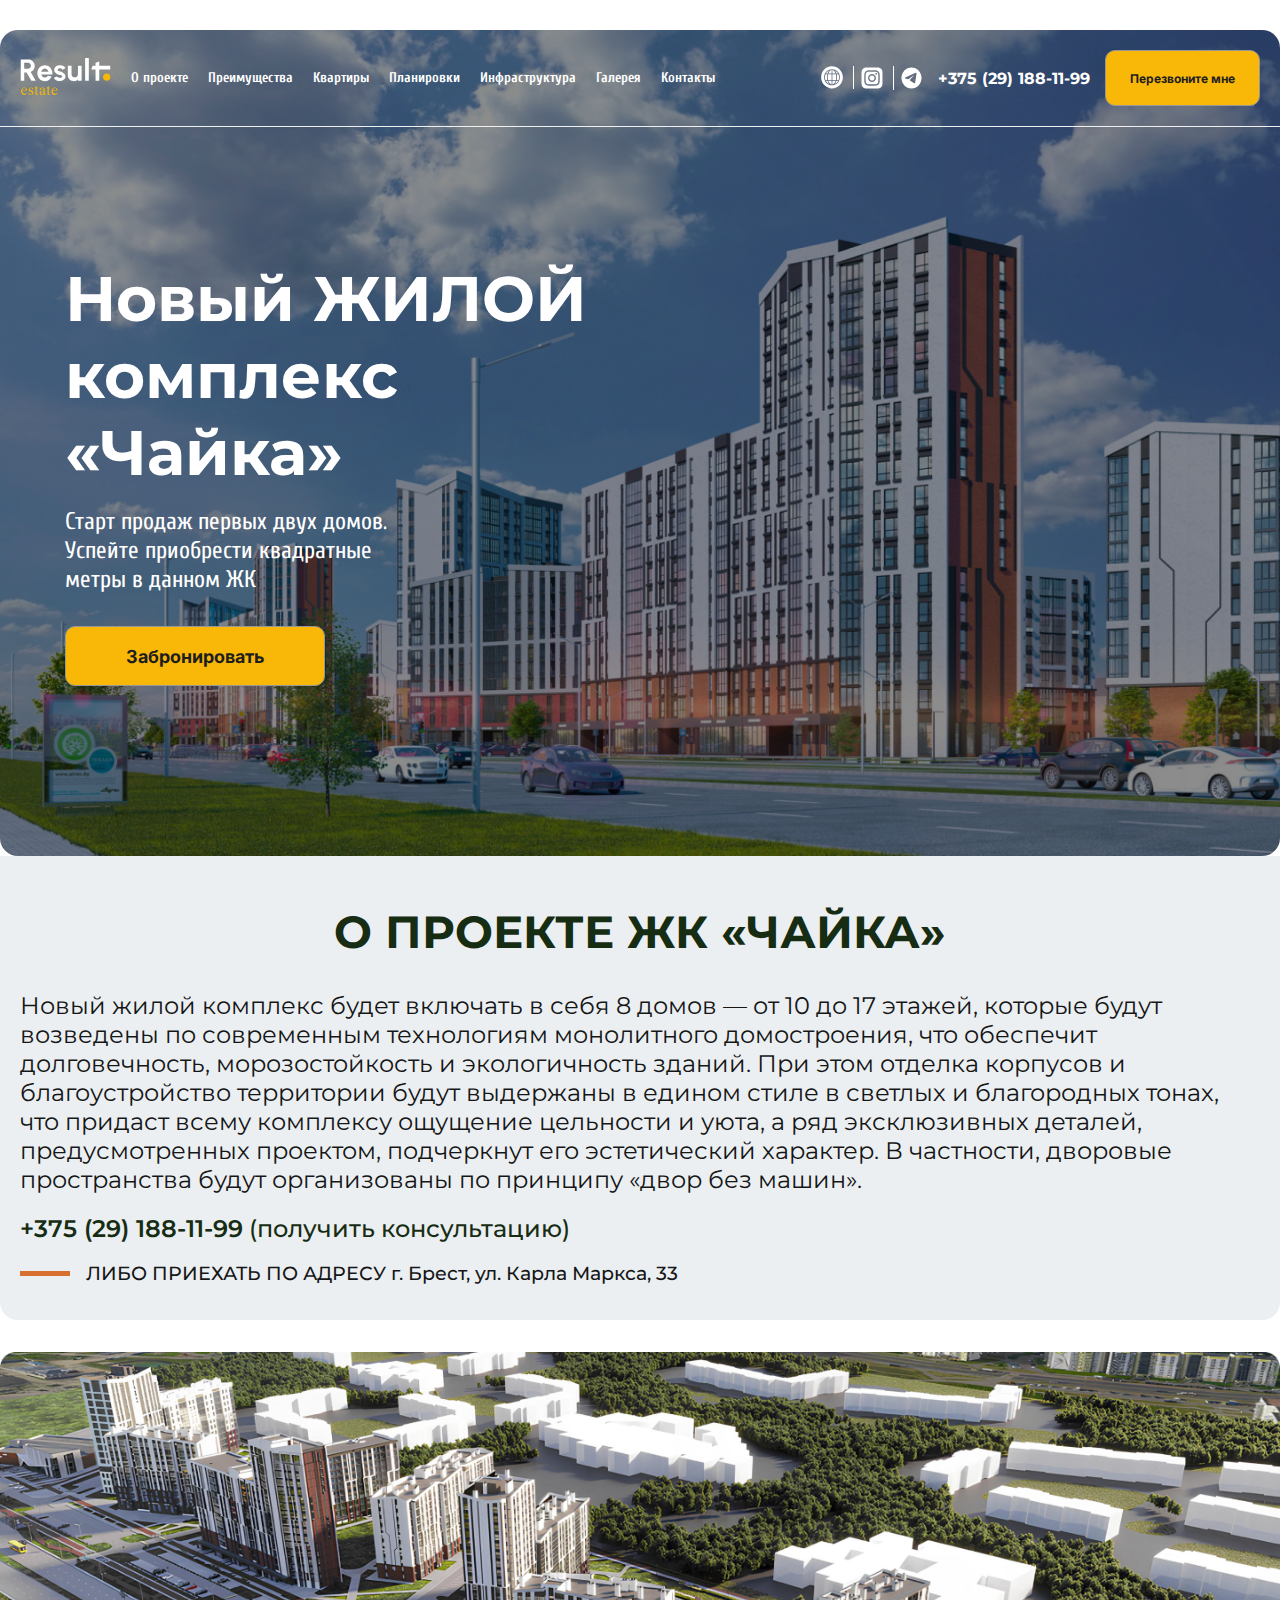
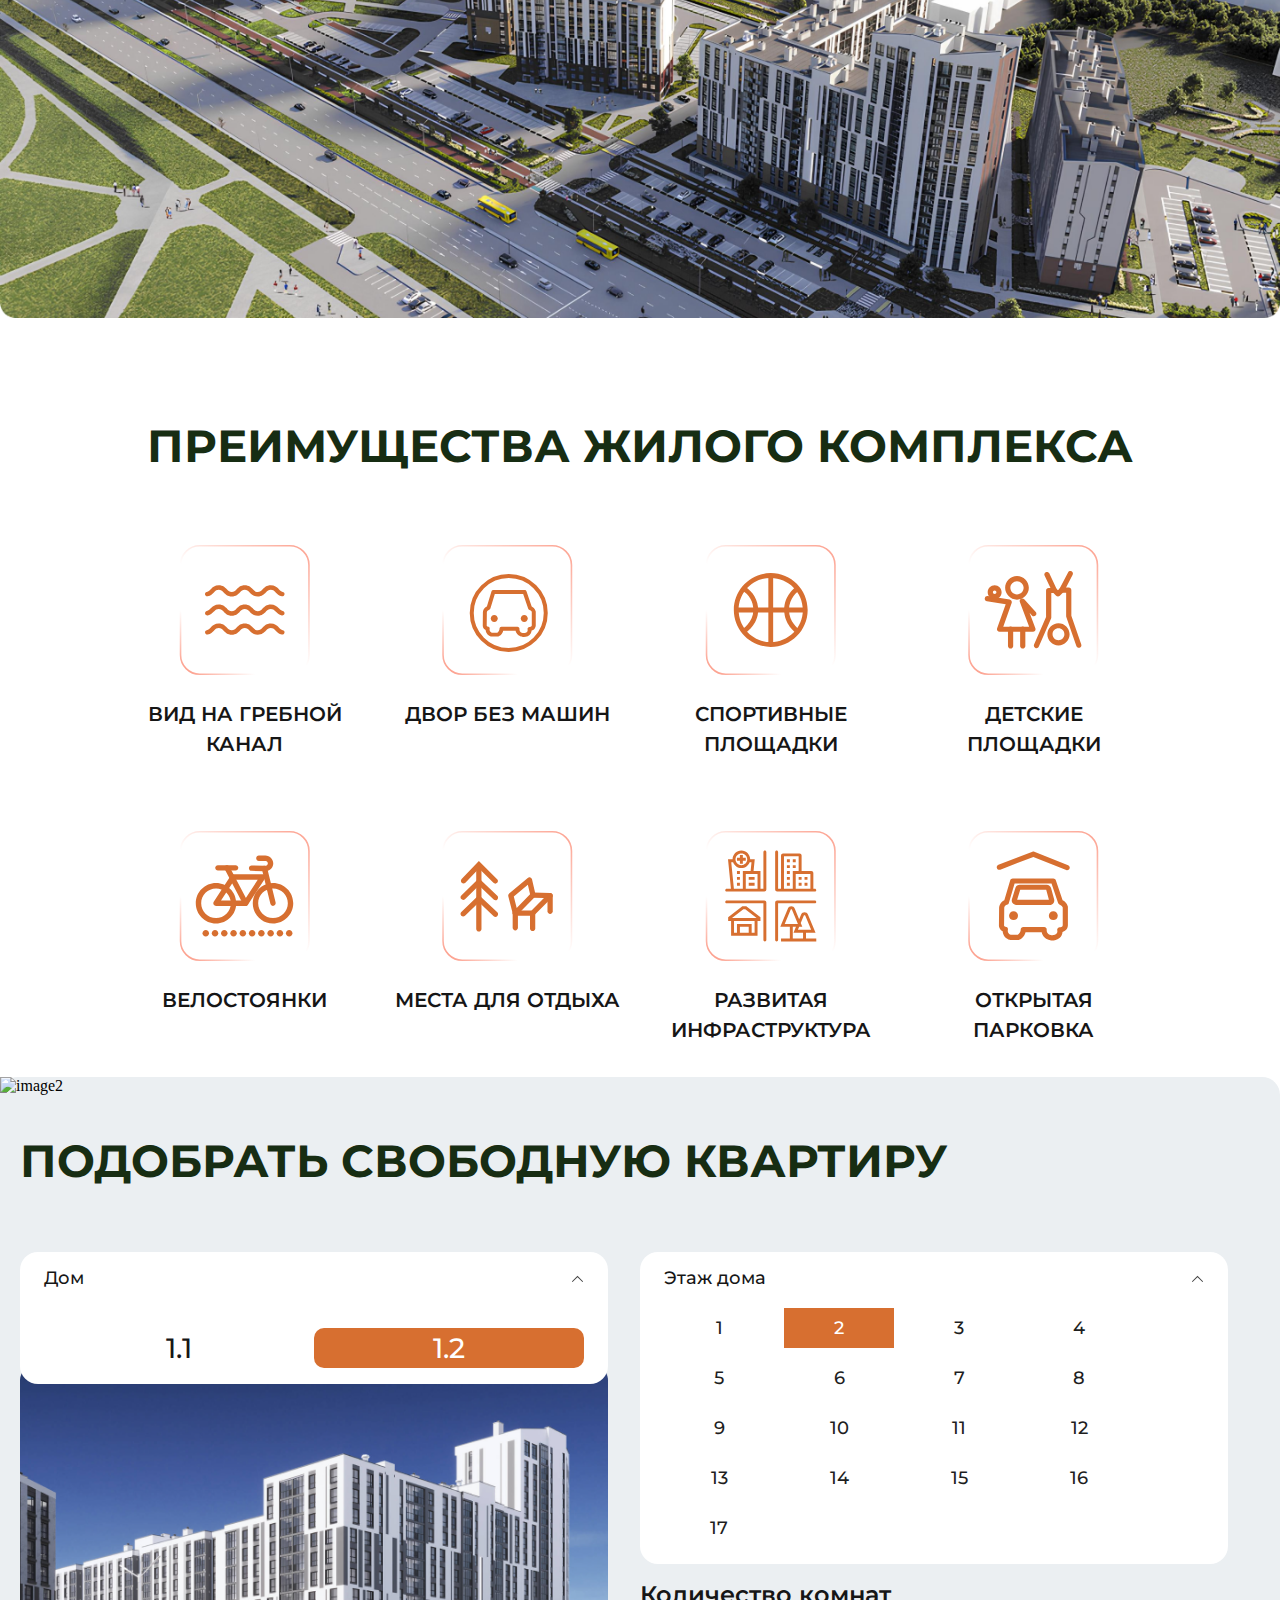
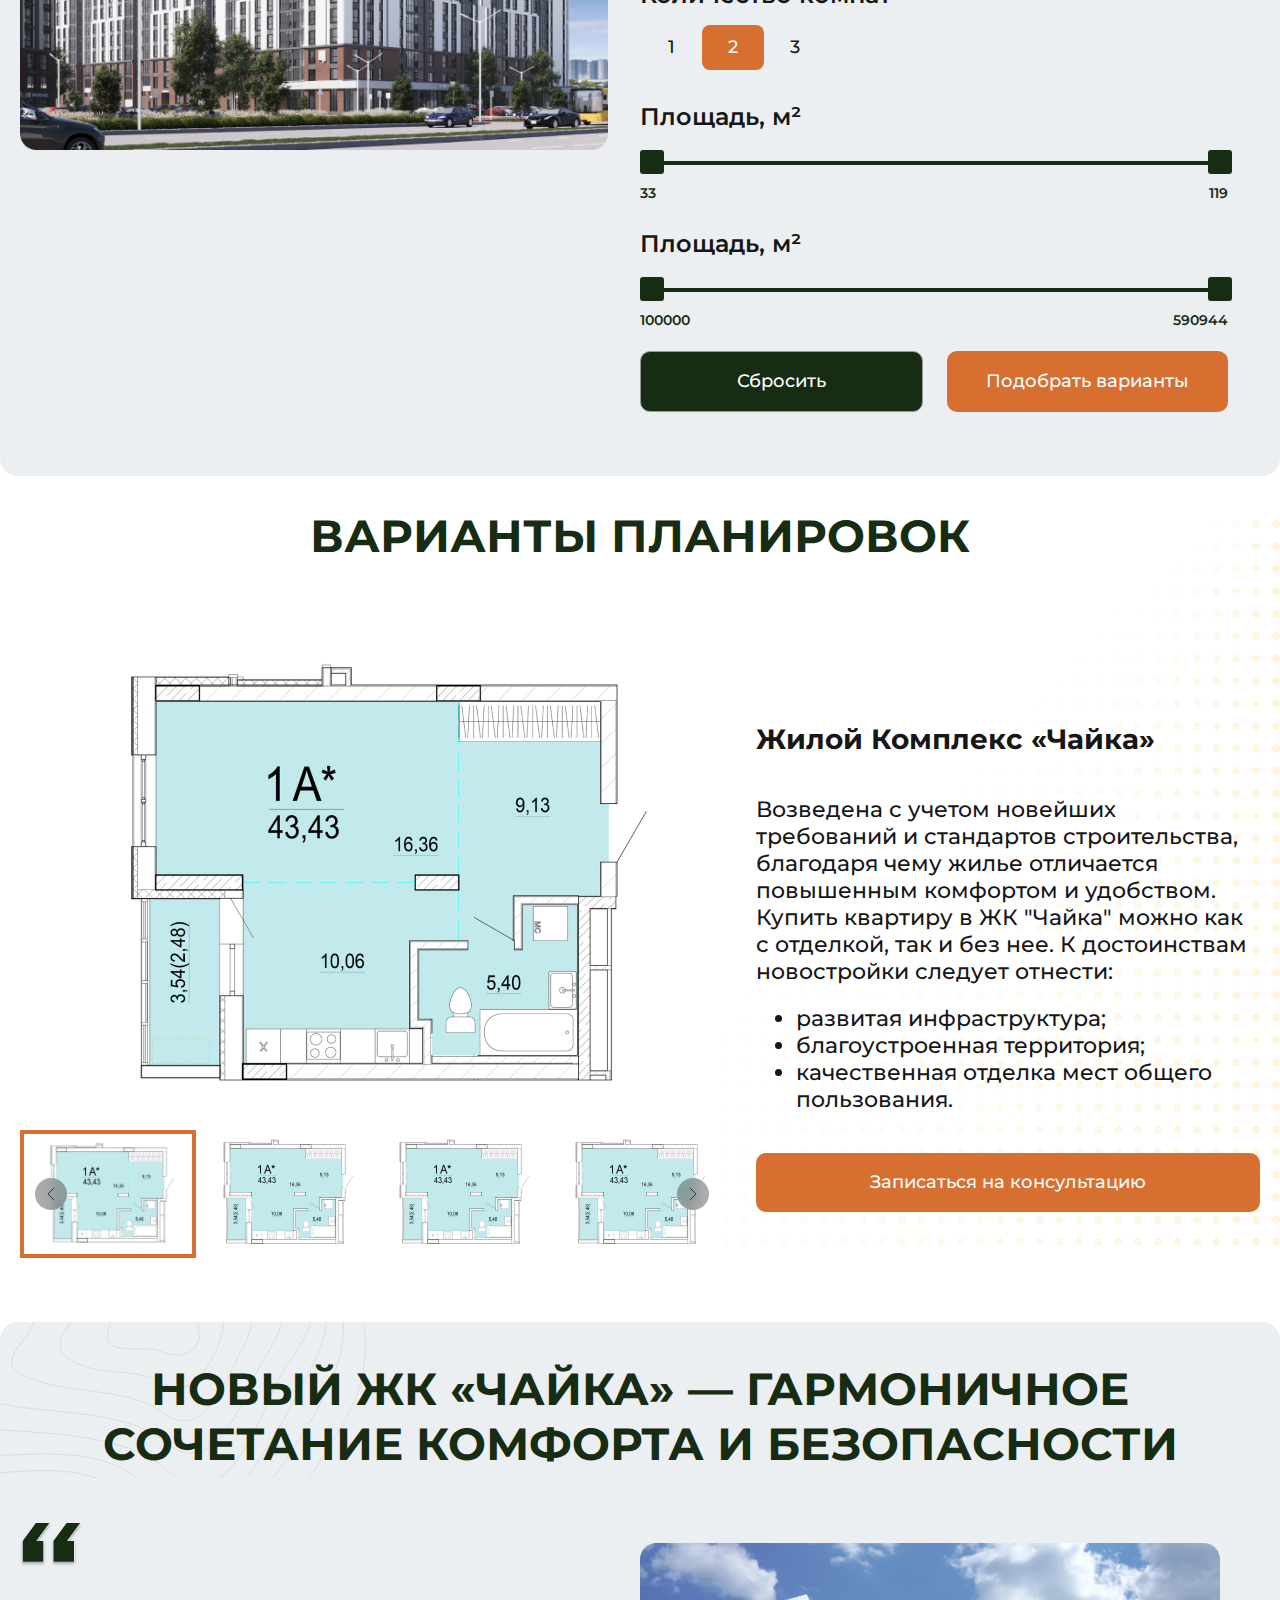
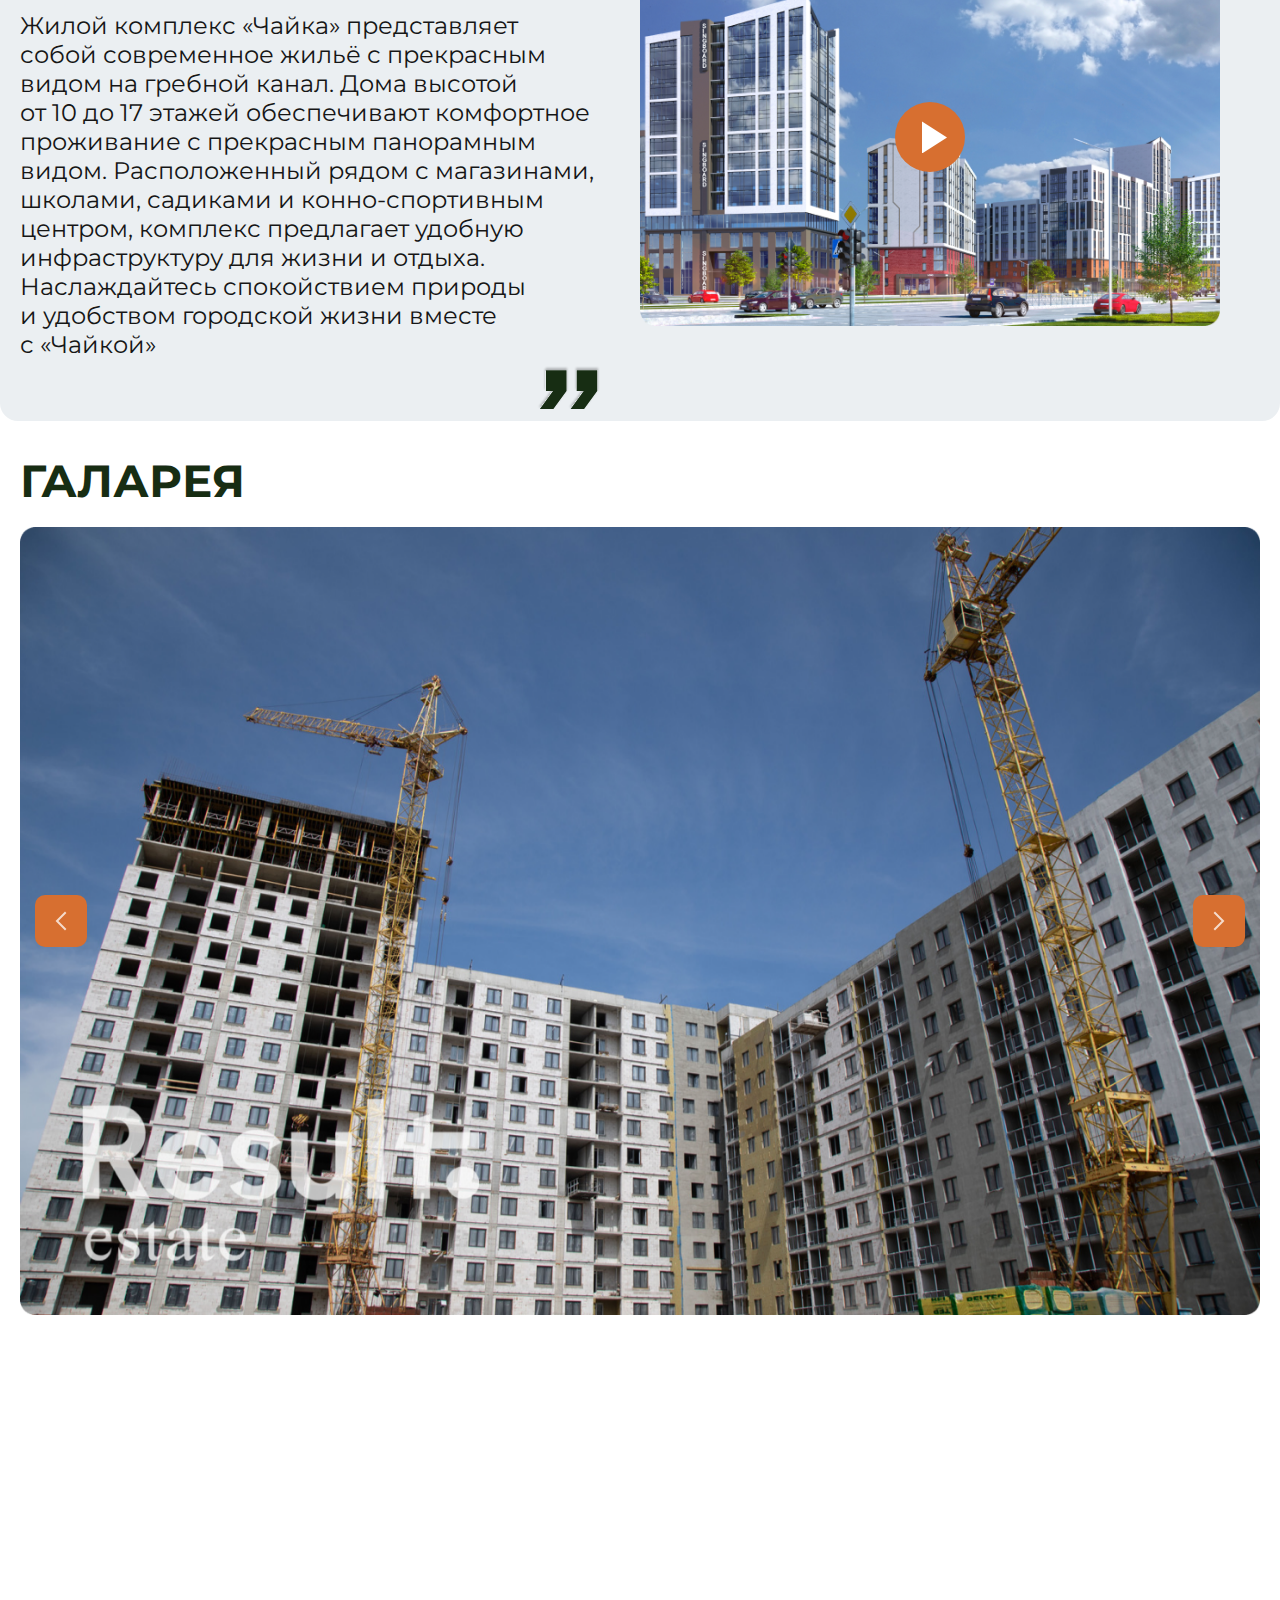
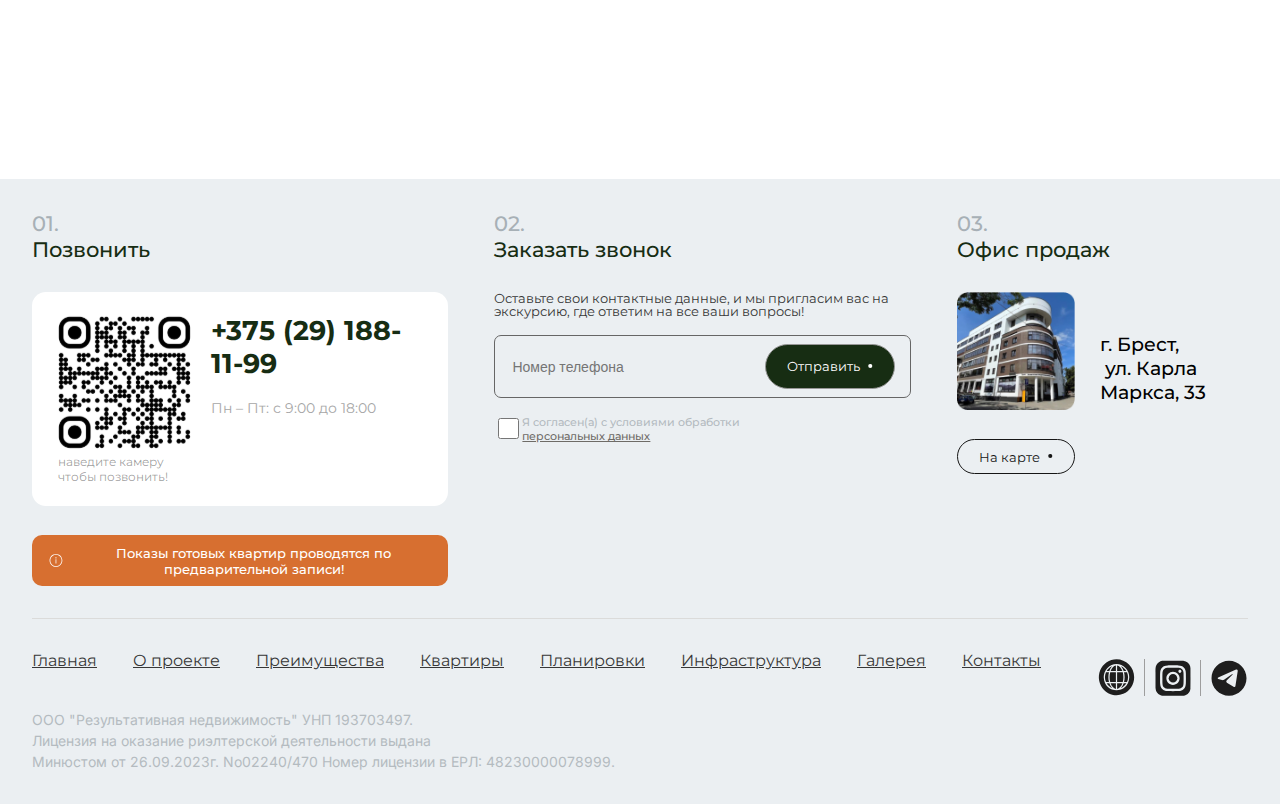
==== commit ca82032a: "add project" ====
--- a/index.html
+++ b/index.html
@@ -4,6 +4,7 @@
     <meta charset="UTF-8">
     <title>Result estate</title>
     <meta name="viewport" content="width=device-width, initial-scale=1" />
+    <script src="https://api-maps.yandex.ru/2.1/?lang=ru_RU" type="text/javascript"></script>
 
     <link rel="preconnect" href="https://fonts.googleapis.com">
     <link rel="preconnect" href="https://fonts.gstatic.com" crossorigin>
@@ -332,15 +333,9 @@
     </div>
 
     <div class="map">
-        <script>
-            (g=>{var h,a,k,p="The Google Maps JavaScript API",c="google",l="importLibrary",q="__ib__",m=document,b=window;b=b[c]||(b[c]={});var d=b.maps||(b.maps={}),r=new Set,e=new URLSearchParams,u=()=>h||(h=new Promise(async(f,n)=>{await (a=m.createElement("script"));e.set("libraries",[...r]+"");for(k in g)e.set(k.replace(/[A-Z]/g,t=>"_"+t[0].toLowerCase()),g[k]);e.set("callback",c+".maps."+q);a.src=`https://maps.${c}apis.com/maps/api/js?`+e;d[q]=f;a.onerror=()=>h=n(Error(p+" could not load."));a.nonce=m.querySelector("script[nonce]")?.nonce||"";m.head.append(a)}));d[l]?console.warn(p+" only loads once. Ignoring:",g):d[l]=(f,...n)=>r.add(f)&&u().then(()=>d[l](f,...n))})({
-                key: "AIzaSyBVJRllu0SjLekDIcWk-y-hpe258rmOKAs",
-                v: "weekly",
-                // Use the 'v' parameter to indicate the version to use (weekly, beta, alpha, etc.).
-                // Add other bootstrap parameters as needed, using camel case.
-            });
-        </script>
-        <div id="map"></div>
+
+        <div id="map" style="width: 100%; height: 400px"></div>
+        <style> </style>
     </div>
 
 </main>
--- a/css/main.css
+++ b/css/main.css
@@ -858,4 +858,18 @@
 }
 #map {
     height: 100%;
+}
+[class*="copyrights-pane"] {
+    display: none !important;
+}
+.ymaps-2-1-79-ground-pane {
+    -ms-filter: grayscale(1);
+    -webkit-filter: grayscale(1);
+    -moz-filter: grayscale(1);
+    -o-filter: grayscale(1);
+    filter: grayscale(1) grayscale(1) invert(80%);
+}
+.tn-elem__4346096441649723484272 {
+    mix-blend-mode: difference;
+    pointer-events: none;
 }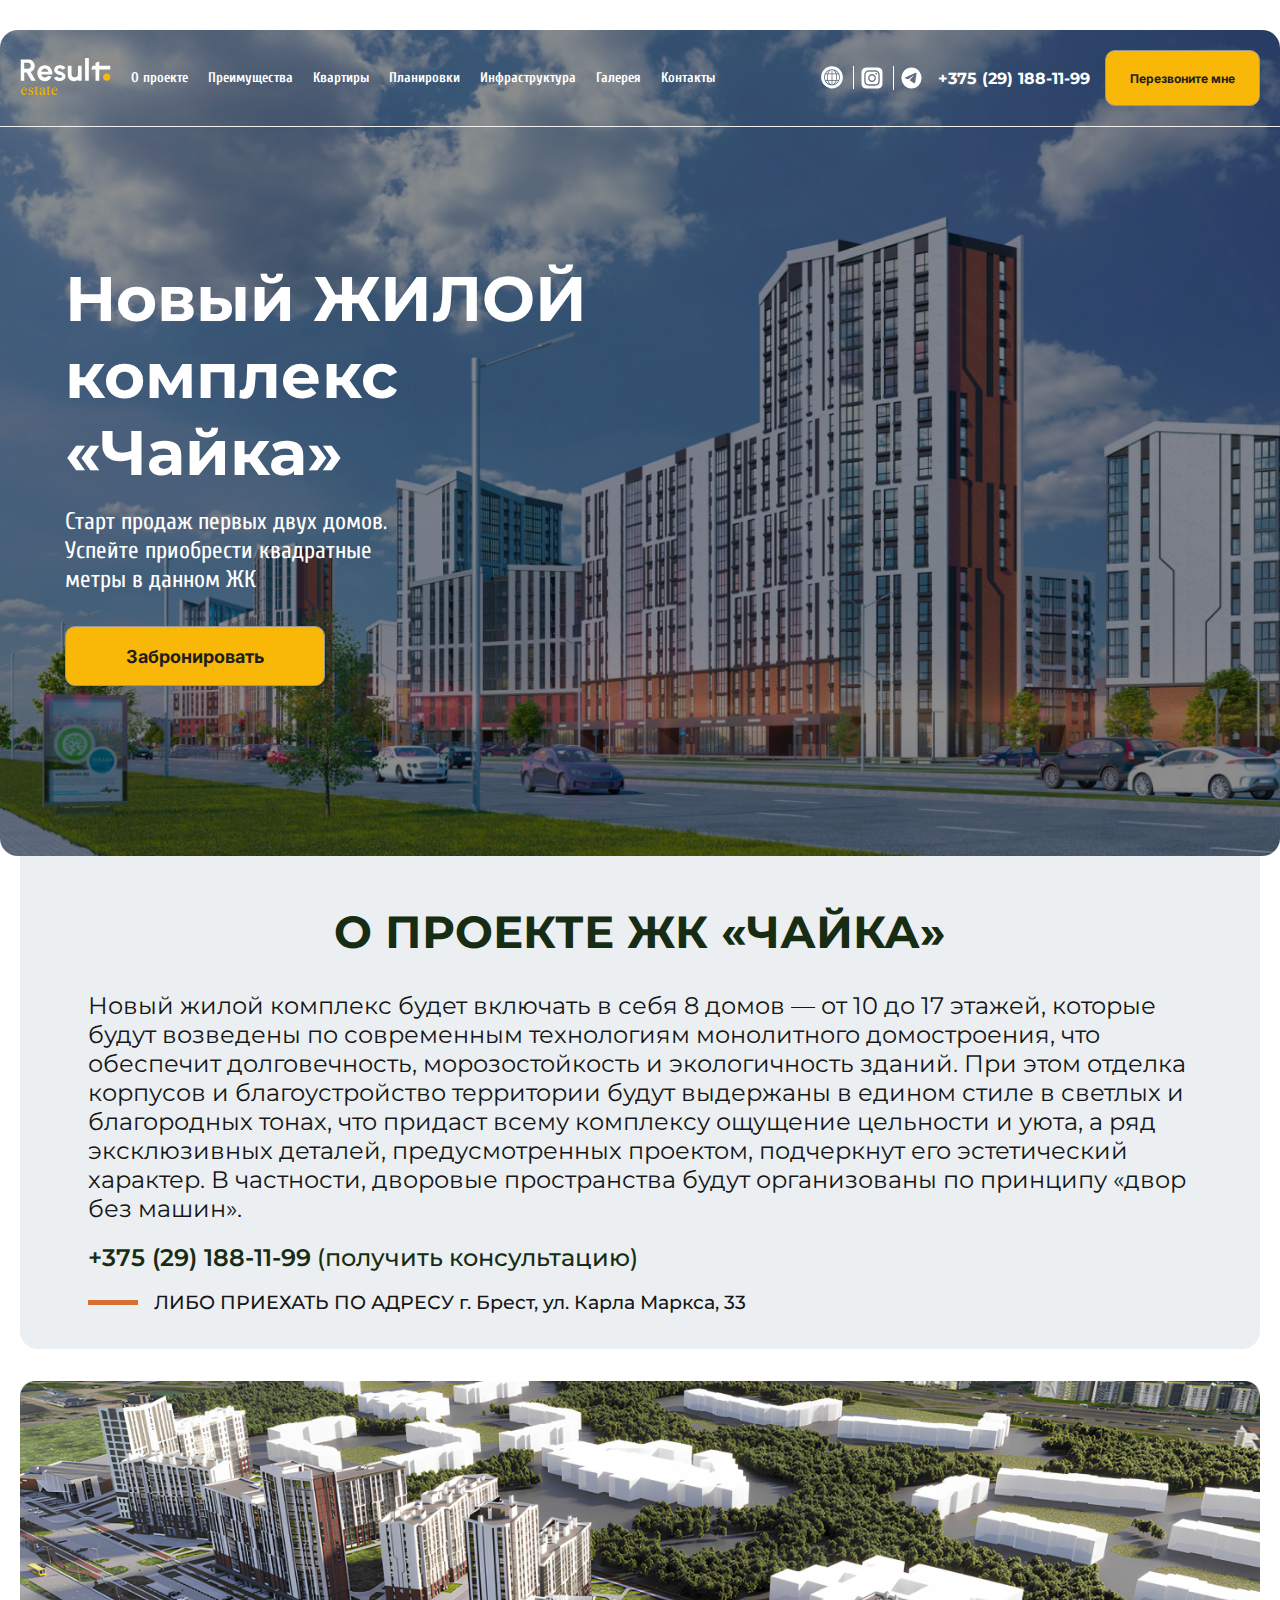
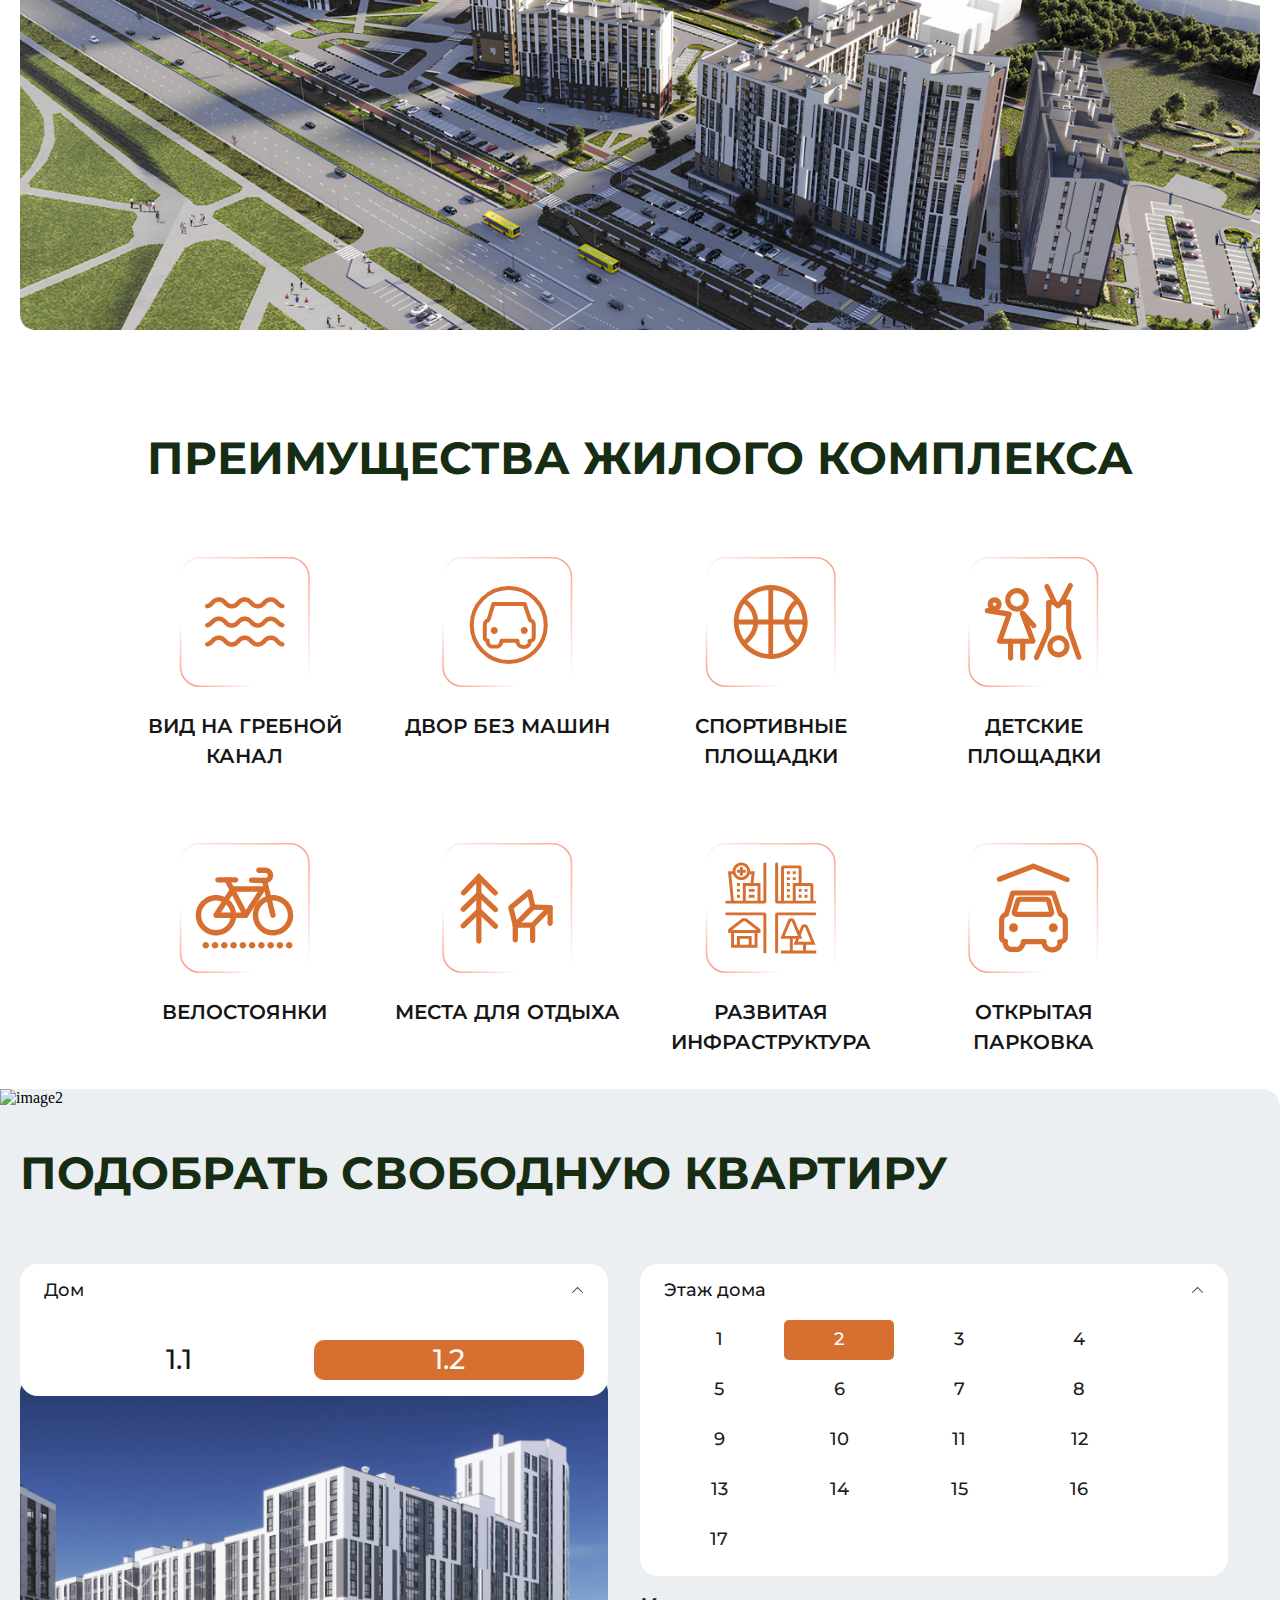
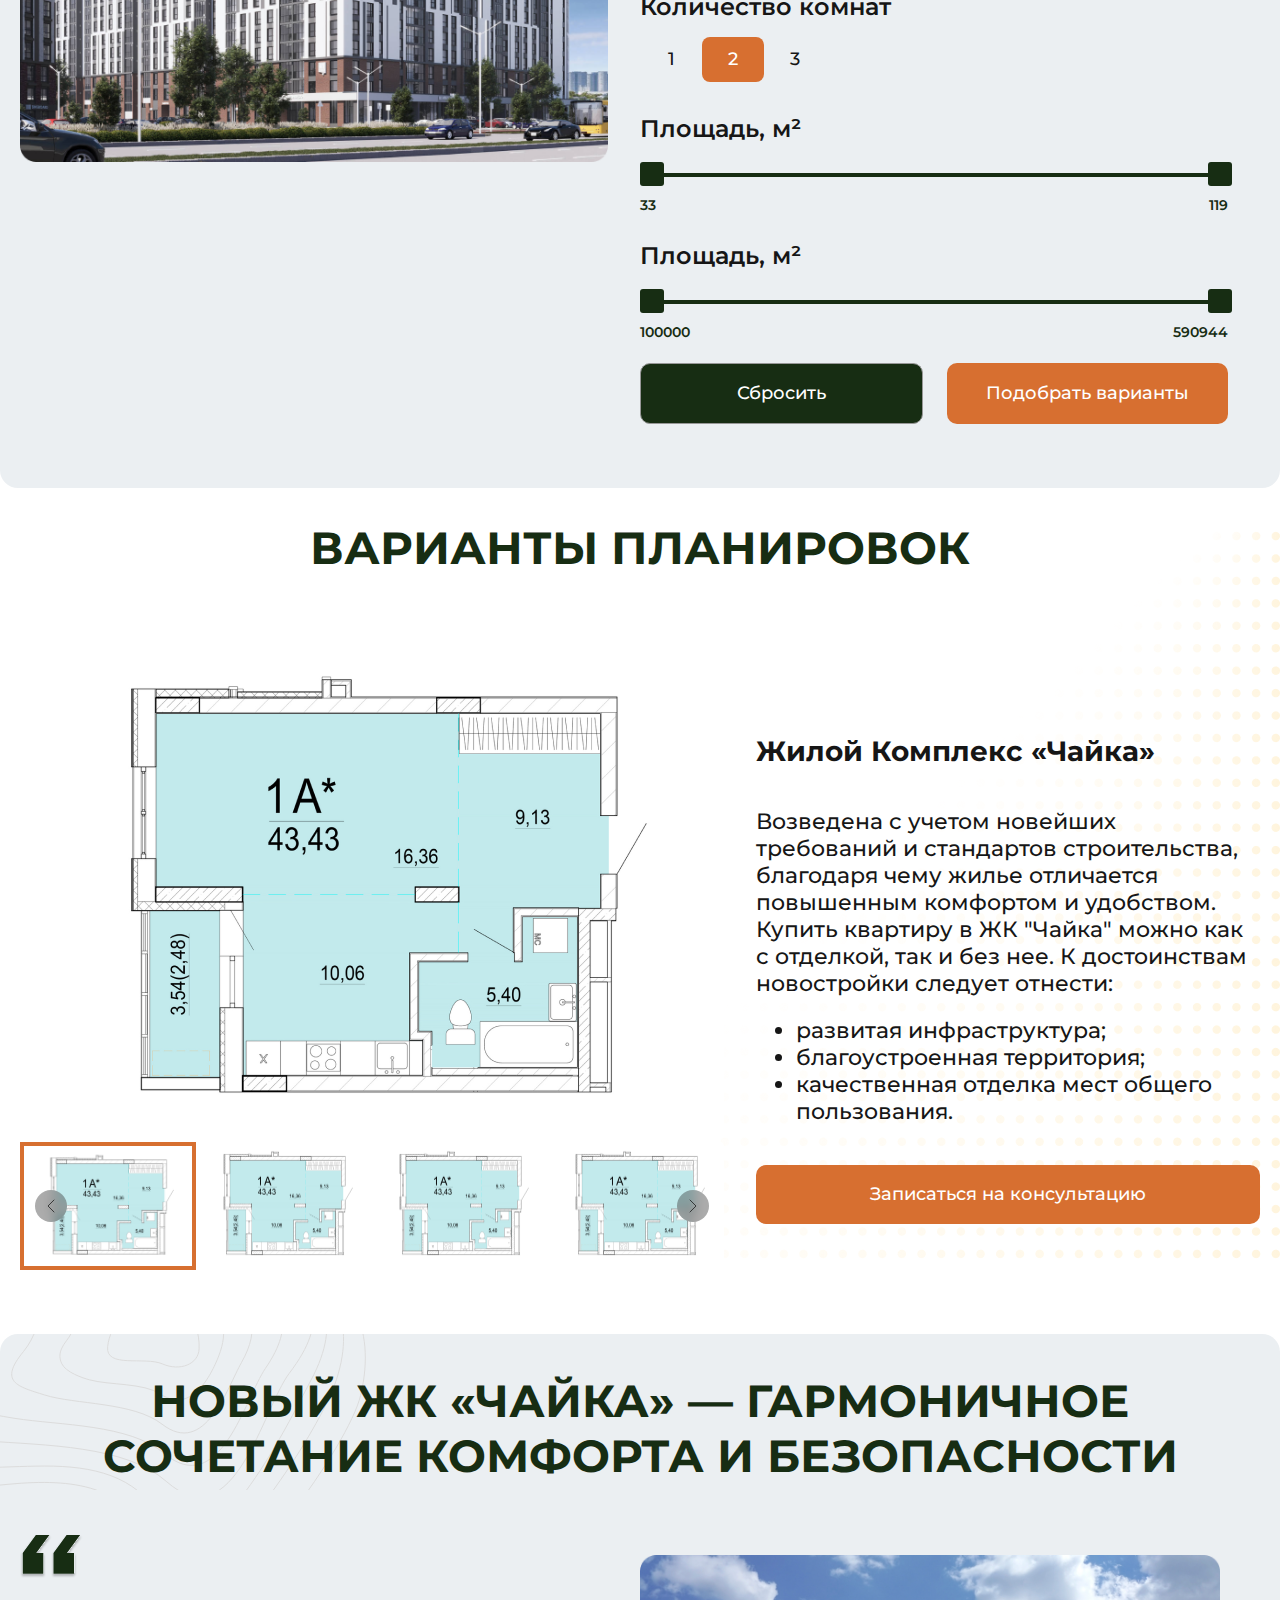
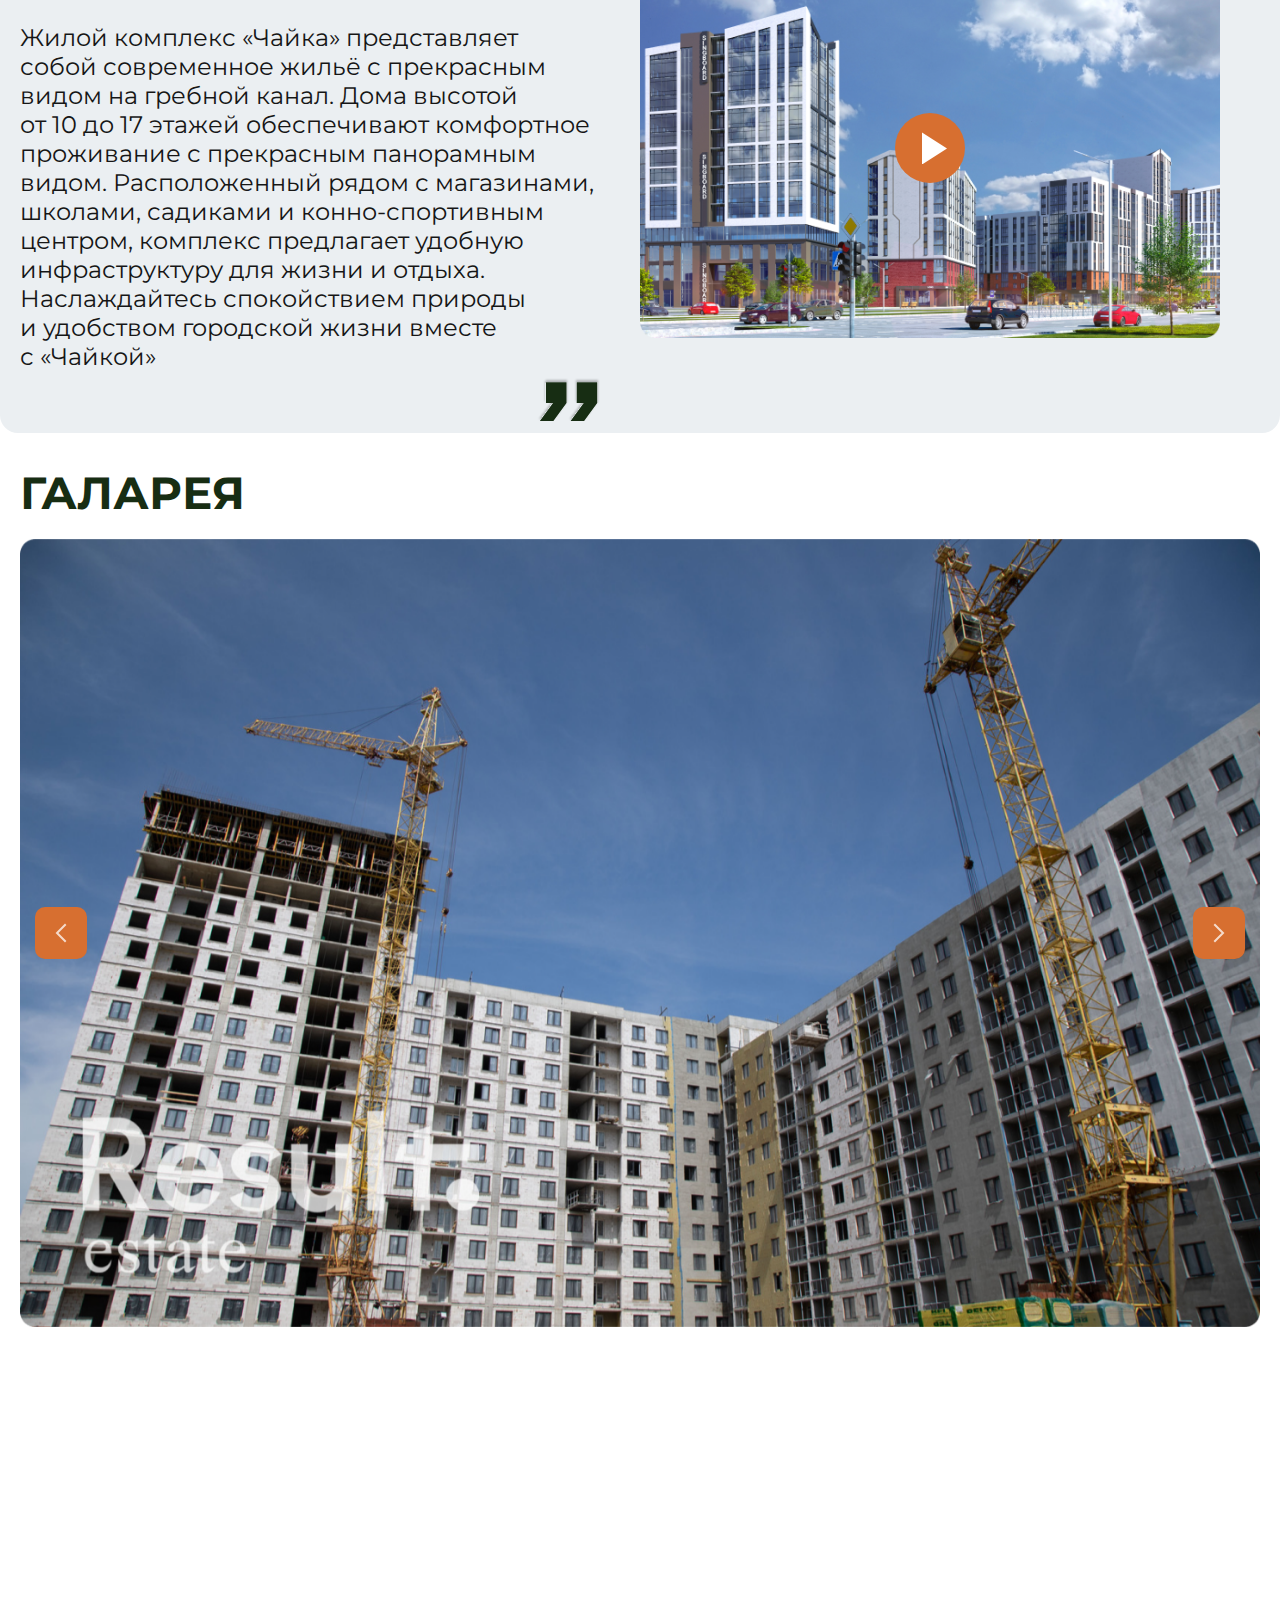
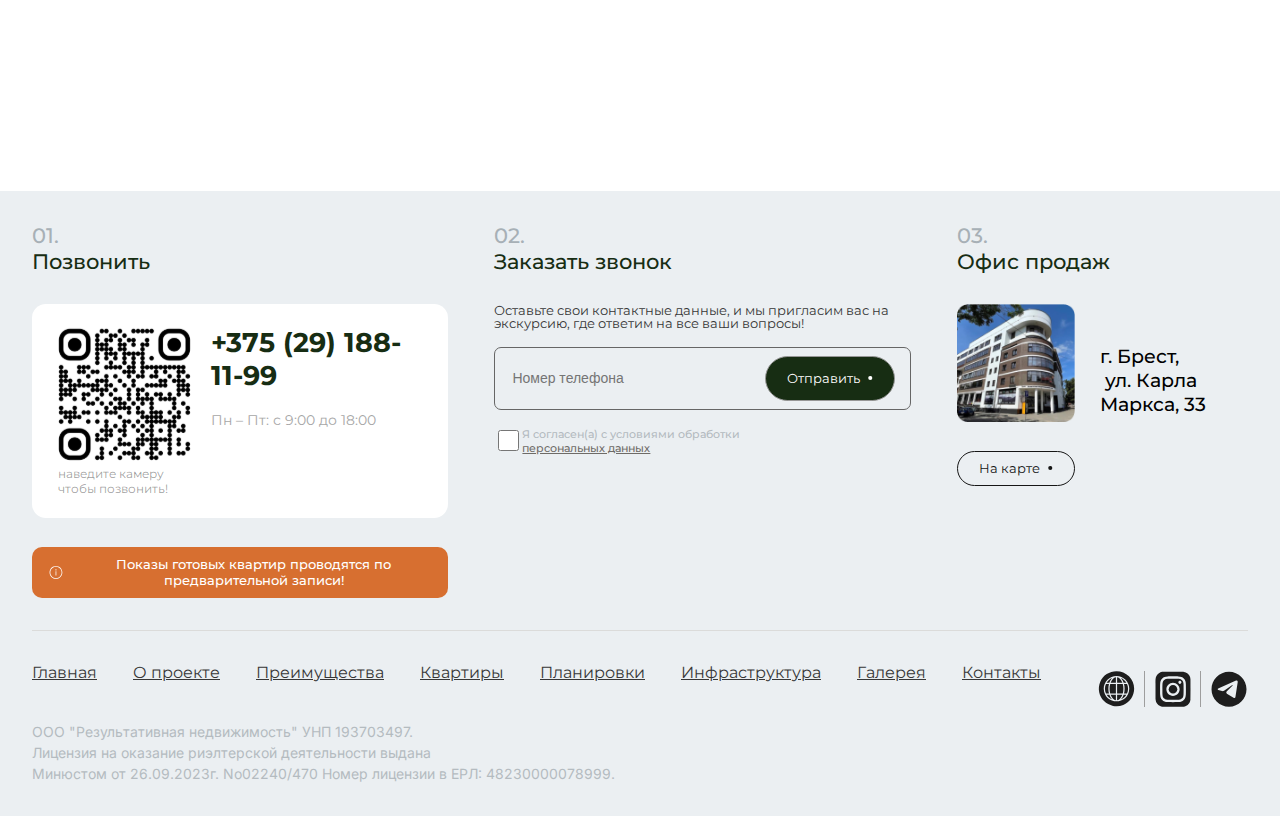
==== commit e727a72c: "add responsive style" ====
--- a/index.html
+++ b/index.html
@@ -25,7 +25,8 @@
 <header>
     <nav class="nav df a-center">
         <div class="nav__logo">
-            <a href="#"><img src="img/logo.svg" alt="logo"></a>
+            <a href="#"><img class="light" src="img/logo.svg" alt="logo"></a>
+            <a href="#"><img class="dark dn" src="img/logo-dark.svg" alt="logo"></a>
         </div>
         <div class="nav__menu">
             <ul class="menu df">
@@ -68,11 +69,22 @@
             </div>
             <a class="nav__tel" href="tel:+375 (29) 188-11-99">+375 (29) 188-11-99</a>
             <button class="btn btn-yellow">Перезвоните мне</button>
-            <div class="mobile__menu--open dn"><svg xmlns="http://www.w3.org/2000/svg" width="24" height="24" viewBox="0 0 24 24" fill="none">
-                <path d="M3 4H21" stroke="white" stroke-width="2" stroke-linecap="round"/>
-                <path d="M8 12H21" stroke="white" stroke-width="2" stroke-linecap="round"/>
-                <path d="M3 20H21" stroke="white" stroke-width="2" stroke-linecap="round"/>
-            </svg></div>
+            <div class="mobile__menu--open dn">
+                <svg xmlns="http://www.w3.org/2000/svg" width="40" height="40" viewBox="0 0 40 40" fill="none">
+                    <g filter="url(#filter0_b_4305_2873)">
+                        <rect width="40" height="40" rx="20" fill="#172D13"/>
+                        <path d="M11 12H29M16 20H29M11 28H29" stroke="#F9F9F9" stroke-width="2" stroke-linecap="round"/>
+                    </g>
+                    <defs>
+                        <filter id="filter0_b_4305_2873" x="-4" y="-4" width="48" height="48" filterUnits="userSpaceOnUse" color-interpolation-filters="sRGB">
+                            <feFlood flood-opacity="0" result="BackgroundImageFix"/>
+                            <feGaussianBlur in="BackgroundImageFix" stdDeviation="2"/>
+                            <feComposite in2="SourceAlpha" operator="in" result="effect1_backgroundBlur_4305_2873"/>
+                            <feBlend mode="normal" in="SourceGraphic" in2="effect1_backgroundBlur_4305_2873" result="shape"/>
+                        </filter>
+                    </defs>
+                </svg>
+            </div>
             <div class="mobile__menu--close dn">
                 <svg xmlns="http://www.w3.org/2000/svg" viewBox="0 0 24 24" width="20px" height="20px"><path fill="#ffffff" d="M 4.9902344 3.9902344 A 1.0001 1.0001 0 0 0 4.2929688 5.7070312 L 10.585938 12 L 4.2929688 18.292969 A 1.0001 1.0001 0 1 0 5.7070312 19.707031 L 12 13.414062 L 18.292969 19.707031 A 1.0001 1.0001 0 1 0 19.707031 18.292969 L 13.414062 12 L 19.707031 5.7070312 A 1.0001 1.0001 0 0 0 18.980469 3.9902344 A 1.0001 1.0001 0 0 0 18.292969 4.2929688 L 12 10.585938 L 5.7070312 4.2929688 A 1.0001 1.0001 0 0 0 4.9902344 3.9902344 z"/></svg>
             </div>
@@ -80,6 +92,7 @@
 
     </nav>
     <div class="banner">
+        <img src="img/banner.png" class="dn" alt="">
         <h1>Новый ЖИЛОЙ комплекс «Чайка» </h1>
         <p>Старт продаж первых двух домов. Успейте приобрести квадратные метры в данном ЖК</p>
         <button class="btn btn-yellow">Забронировать</button>
@@ -87,17 +100,23 @@
 </header>
 <main>
     <div class="about">
+        <div class="about__top">
         <h2 class="section__title">О ПРОЕКТЕ ЖК «Чайка»</h2>
         <p>Новый жилой комплекс будет включать в себя 8 домов — от 10 до 17 этажей, которые будут возведены по современным технологиям монолитного домостроения, что обеспечит долговечность, морозостойкость и экологичность зданий. При этом отделка корпусов и благоустройство территории будут выдержаны в едином стиле в светлых и благородных тонах, что придаст всему комплексу ощущение цельности и уюта, а ряд эксклюзивных деталей, предусмотренных проектом, подчеркнут его эстетический характер. В частности, дворовые пространства будут организованы по принципу «двор без машин».</p>
-        <p><strong>+375 (29) 188-11-99</strong>
+        <p><strong><a href="tel:+375 (29) 188-11-99">+375 (29) 188-11-99</a></strong>
             (получить консультацию)</p>
         <p class="df    a-center"><span class="line"></span>ЛИБО ПРИЕХАТЬ ПО АДРЕСУ г. Брест, ул. Карла Маркса, 33</p>
-    </div>
-    <div class="image-banner">
-        <img src="img/image1.png" alt="img">
-    </div>
+        </div>
+        <div class="about__bottom">
+            <img src="img/image1.png" alt="img">
+        </div>
+    </div>
+
     <div class="features">
         <h2 class="section__title">ПРЕИМУЩЕСТВА ЖИЛОГО КОМПЛЕКСА</h2>
+        <div class="features__banner dn">
+            <img src="img/features-banner.png" alt="">
+        </div>
         <div class="features__list df f-wrap">
             <div class="features__item">
                 <div class="features__img">
--- a/css/main.css
+++ b/css/main.css
@@ -40,6 +40,16 @@
     margin: 30px auto 0;
     border-radius: 18px;
     background-size: cover;
+    position: relative;
+}
+header:before{
+    content: '';
+    width: 100%;
+    height: 100px;
+    bottom: 0;
+    background: #EBEFF2;
+    position: absolute;
+    z-index: -1;
 }
 nav{
     padding: 20px 64px;
@@ -87,6 +97,7 @@
     cursor: pointer;
     position: relative;
     overflow: hidden;
+    box-sizing: border-box;
 }
 
 .btn-yellow{
@@ -125,7 +136,7 @@
     font-size: 18px;
     height: 60px;
 }
-.about{
+.about__top{
     background: #EBEFF2;
     border-bottom-left-radius: 18px;
     border-bottom-right-radius: 18px;
@@ -159,7 +170,7 @@
 
 }
 
-.about strong{
+.about a{
     color: #172D13;
     font-weight: 600;
 
@@ -176,7 +187,7 @@
     font-weight: 500;
     margin-bottom: 0;
 }
-.image-banner{
+.about__bottom{
     margin: 0 auto 32px;
     max-width: 1442px;
 }
@@ -264,6 +275,9 @@
 .apartment-selected{
     background: #D76F30;
     color: #fff;
+    position: relative;
+    box-sizing: border-box;
+    overflow: hidden;
 }
 .apartment__img{
     margin-top: -20px;
@@ -296,6 +310,10 @@
 .floor--selected{
     background: #D76F30;
     color: #fff;
+    position: relative;
+    box-sizing: border-box;
+    overflow: hidden;
+    border-radius: 5px;
 }
 .apartment__floor--list{
     gap: 10px;
@@ -324,6 +342,9 @@
     background: #D76F30;
     border-radius: 8px;
     color: #fff;
+    position: relative;
+    box-sizing: border-box;
+    overflow: hidden;
 
 }
 .ui-widget.ui-widget-content{
@@ -612,7 +633,7 @@
     padding: 32px;
     margin-top: 32px;
 }
-.btn:before{
+.btn:before, .apartment-selected:before, .floor--selected:before, .room__active:before{
     content: '';
     position: absolute;
     top: 0;
--- a/css/media.css
+++ b/css/media.css
@@ -1,5 +1,7 @@
 @media  screen  and (max-width: 1440px){
-
+    header:before{
+        display: none;
+    }
     nav{
         padding-left: 20px;
         padding-right: 20px;
@@ -150,6 +152,30 @@
     .footer__midd{
         max-width: 100%;
     }
+    header{
+        margin-top: 0;
+        border-top-left-radius: 0;
+        border-top-right-radius: 0;
+    }
+    nav{
+        background: #fff;
+    }
+    .dark{
+        display: flex;
+    }
+    .light{
+        display: none;
+    }
+    .nav__tel{
+        color: #172D13;
+
+    }
+    nav.opened .dark{
+        display: none;
+    }
+    nav.opened .light{
+        display: flex;
+    }
 }
 @media  screen  and (max-width: 900px){
     .banner h1{
@@ -194,9 +220,7 @@
     .footer__right{
         margin-bottom: 32px;
     }
-    .footer__menu{
-        justify-content: center;
-    }
+
     .footer__bottom--right{
 
         margin: 20px auto 0;
@@ -204,6 +228,16 @@
     .apartment__btn{
         font-size: 16px;
     }
+    .footer__menu{
+        flex-direction: column;
+    }
+    .footer__bottom{
+        position: relative;
+    }
+    .footer__social{
+        position: absolute;
+        top: 20px;
+    }
 }
 @media  screen  and (max-width: 768px){
     .choose__left{
@@ -231,9 +265,138 @@
         width: 100%;
     }
     .banner{
-        padding: 50px 20px;
-    }
-}
-@media  screen  and (max-width: 480px){
+        padding: 0 ;
+    }
+    nav{
+        padding-right: 15px ;
+    }
+
+    .banner img{
+        display: block;
+    }
+    header{
+        background:none;
+    }
+    .banner h1{
+        color: #172D13;
+        font-size: 32px;
+        line-height: 39px;
+        margin-top: 20px;
+        margin-bottom: 12px;
+        padding: 0 20px;
+
+    }
+    .banner p{
+        color: #172D13;
+        font-size: 16px;
+        line-height: 19px;
+        margin-bottom: 20px;
+        padding: 0 20px;
+    }
+    .banner .btn-yellow{
+        width: calc(100% - 40px);
+        margin: 0 auto 60px;
+        font-size: 15px;
+    }
+
+    .about{
+        display: flex;
+        flex-direction: column-reverse;
+
+    }
+    .about__top{
+        border-radius: 18px;
+        padding: 20px 20px 60px;
+    }
+    .features__banner{
+        display: block;
+        text-align: center;
+    }
+    .features__item{
+        display: none;
+    }
+    .features__item:first-child, .features__item:nth-child(2){
+        display: block;
+    }
+    .apartments__banner{
+        display: none;
+    }
+    .choose__block .section__title{
+        text-align: center;
+        margin-top: 50px;
+        margin-bottom: 0;
+    }
+    .choose__left{
+        display: flex;
+        flex-direction: column-reverse;
+    }
+    .apartment__img{
+        margin-top: 0;
+    }
+    .floor {
+        width: 46px;
+    }
+    .choose__apartments{
+        margin-bottom: 60px;
+    }
+    .plans-overlay:after{
+        background: url('../img/plans-right-bg.svg') right bottom;
+        bottom: 0;
+        background-size: 58%;
+        background-repeat: no-repeat;
+        opacity: 0.3;
+    }
+    .section__title, .plans__right h4{
+        font-size: 28px;
+        text-align: center;
+    }
+    .plans .section__title{
+        margin-bottom: 0;
+    }
+    .plans__right .btn-orange{
+        font-size: 16px;
+    }
+    .info .section__title{
+        order: 1;
+        margin-bottom: 0;
+    }
+    .info .info__left{
+        order: 3;
+    }
+    .info .info__right{
+        order: 2;
+    }
+    .info__left p{
+        font-size: 16px;
+    }
+    .info__left:after{
+        display: none;
+    }
+    .gallery .section__title{
+        text-align: center;
+        margin-top: 50px;
+    }
+    .gallery .slick-next, .gallery .slick-prev{
+        width: 40px;
+        height: 40px;
+    }
+    .gallery .slick-next{
+        right: 0;
+    }
+    .gallery .slick-prev{
+        left: 0;
+    }
+    .gallery{
+        padding: 0;
+    }
+    .qr{
+        flex-direction: column;
+    }
+    footer{
+        padding: 20px;
+    }
+
+}
+@media  screen  and (max-width: 360px){
 
 }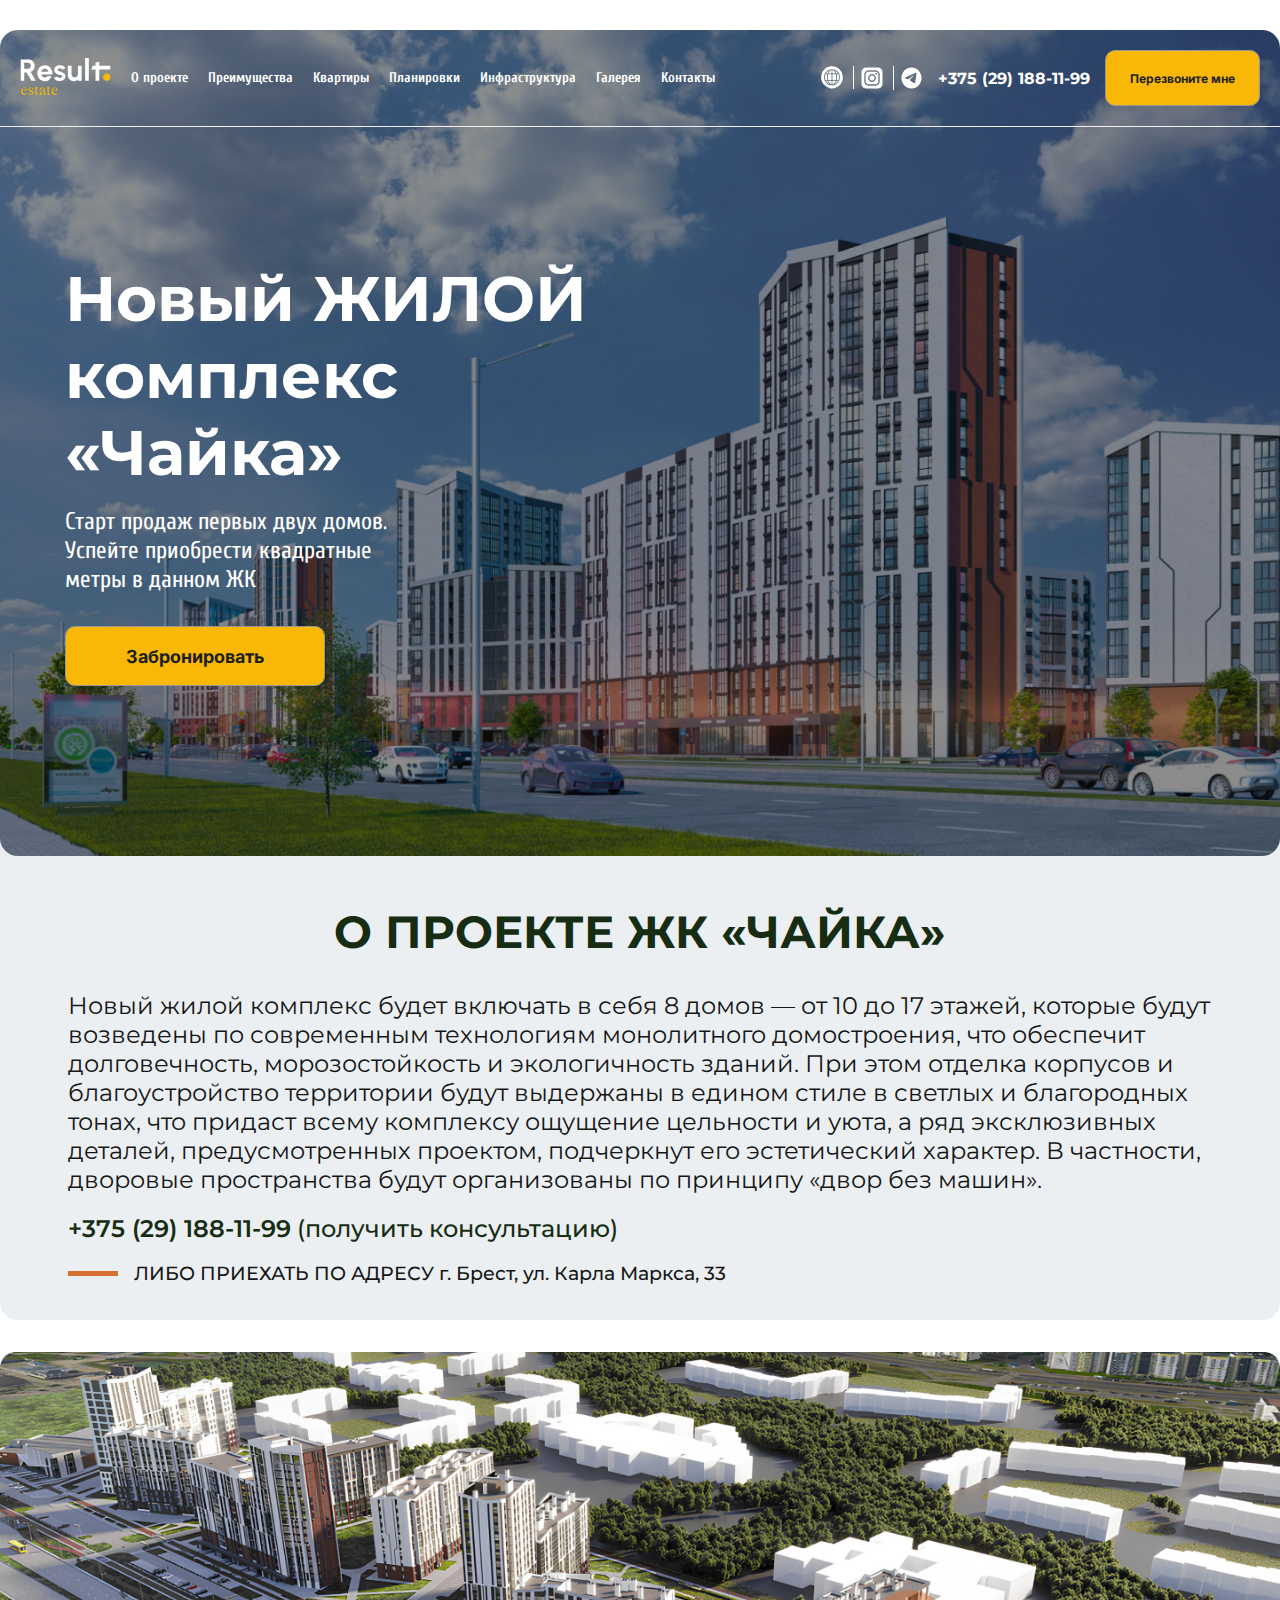
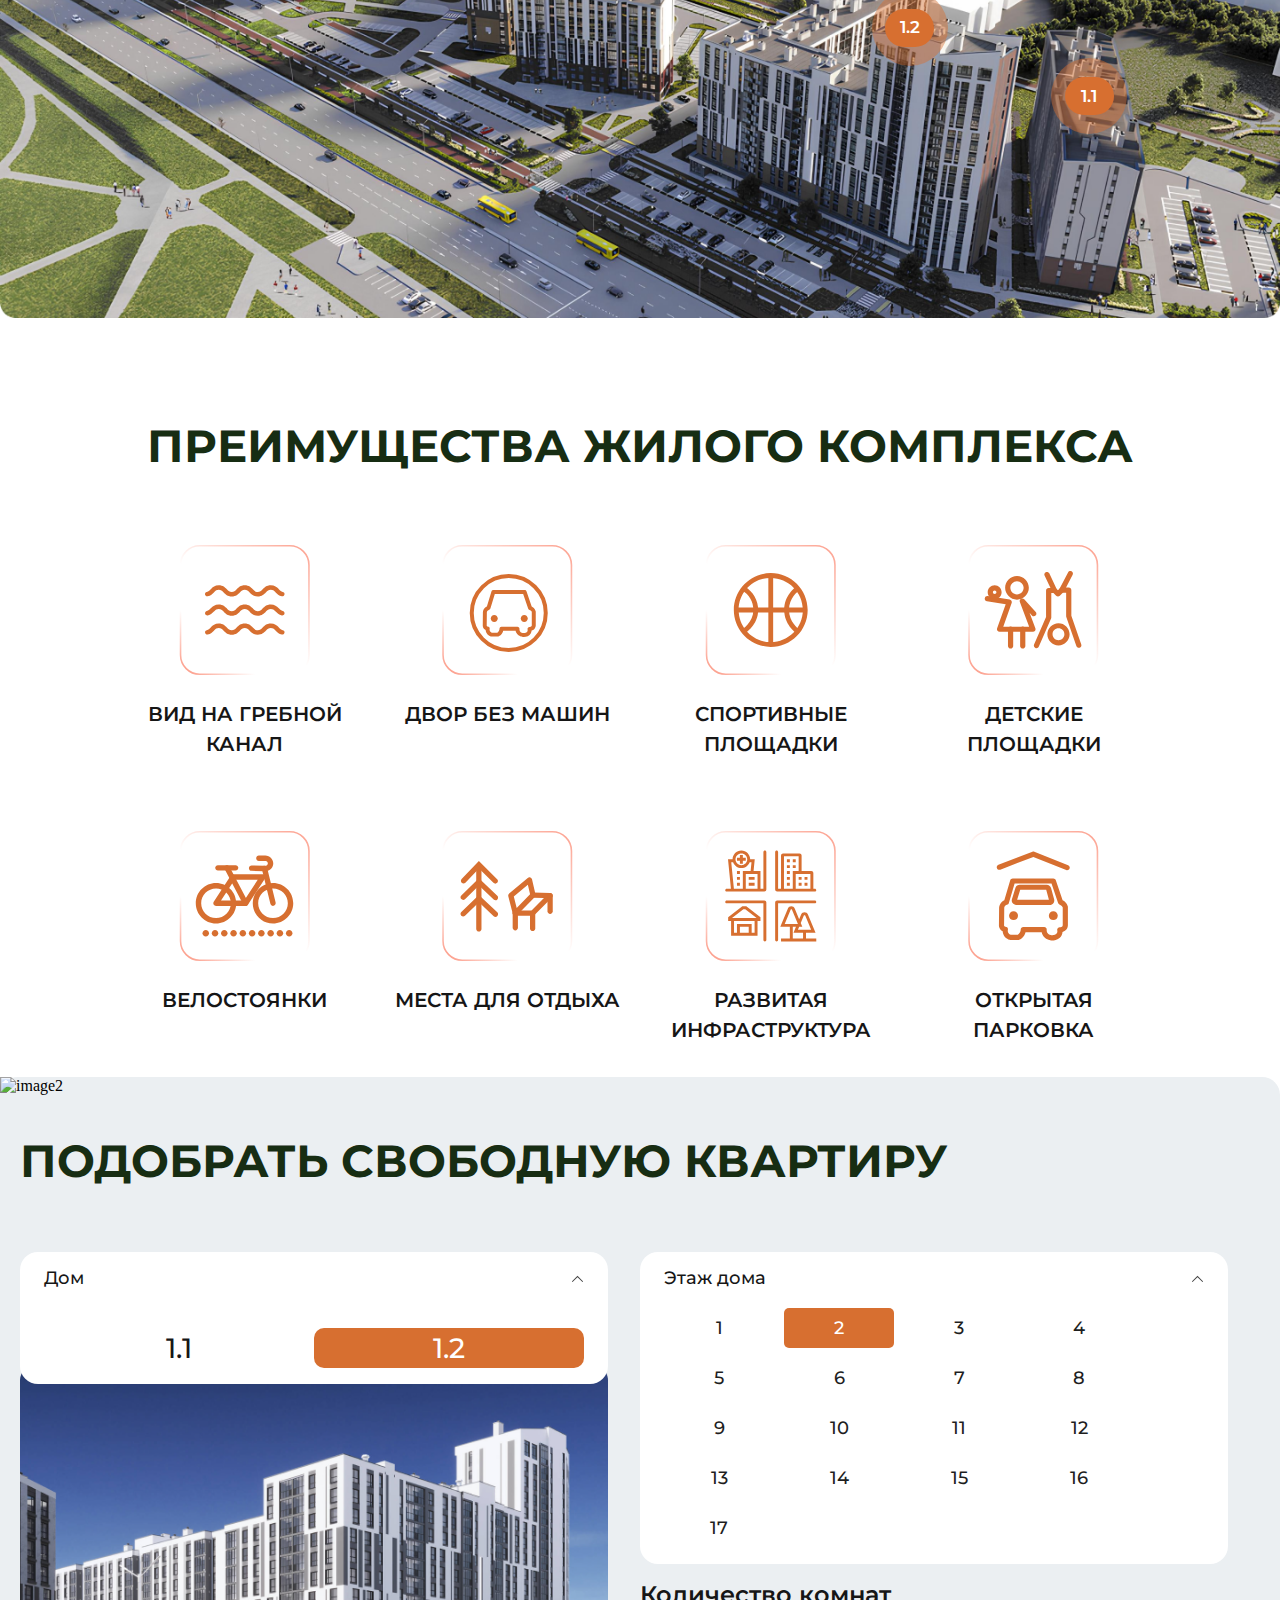
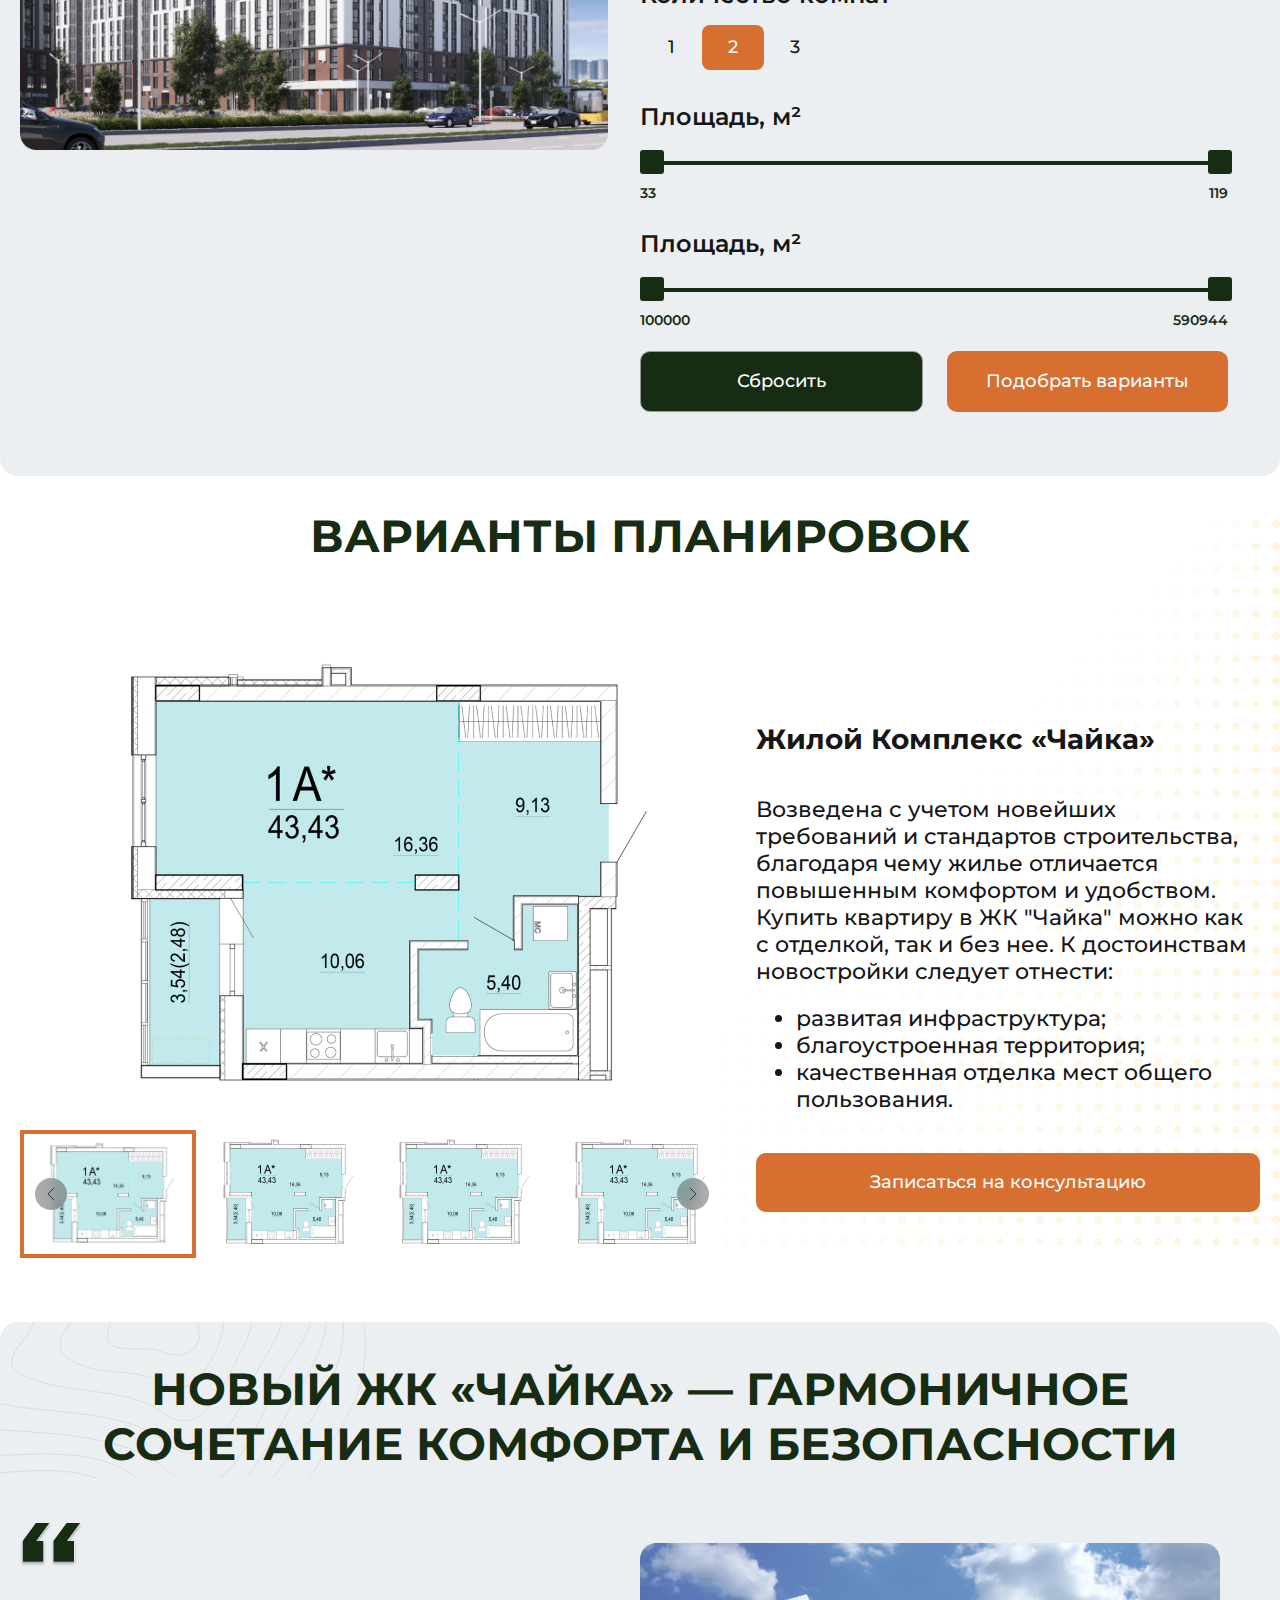
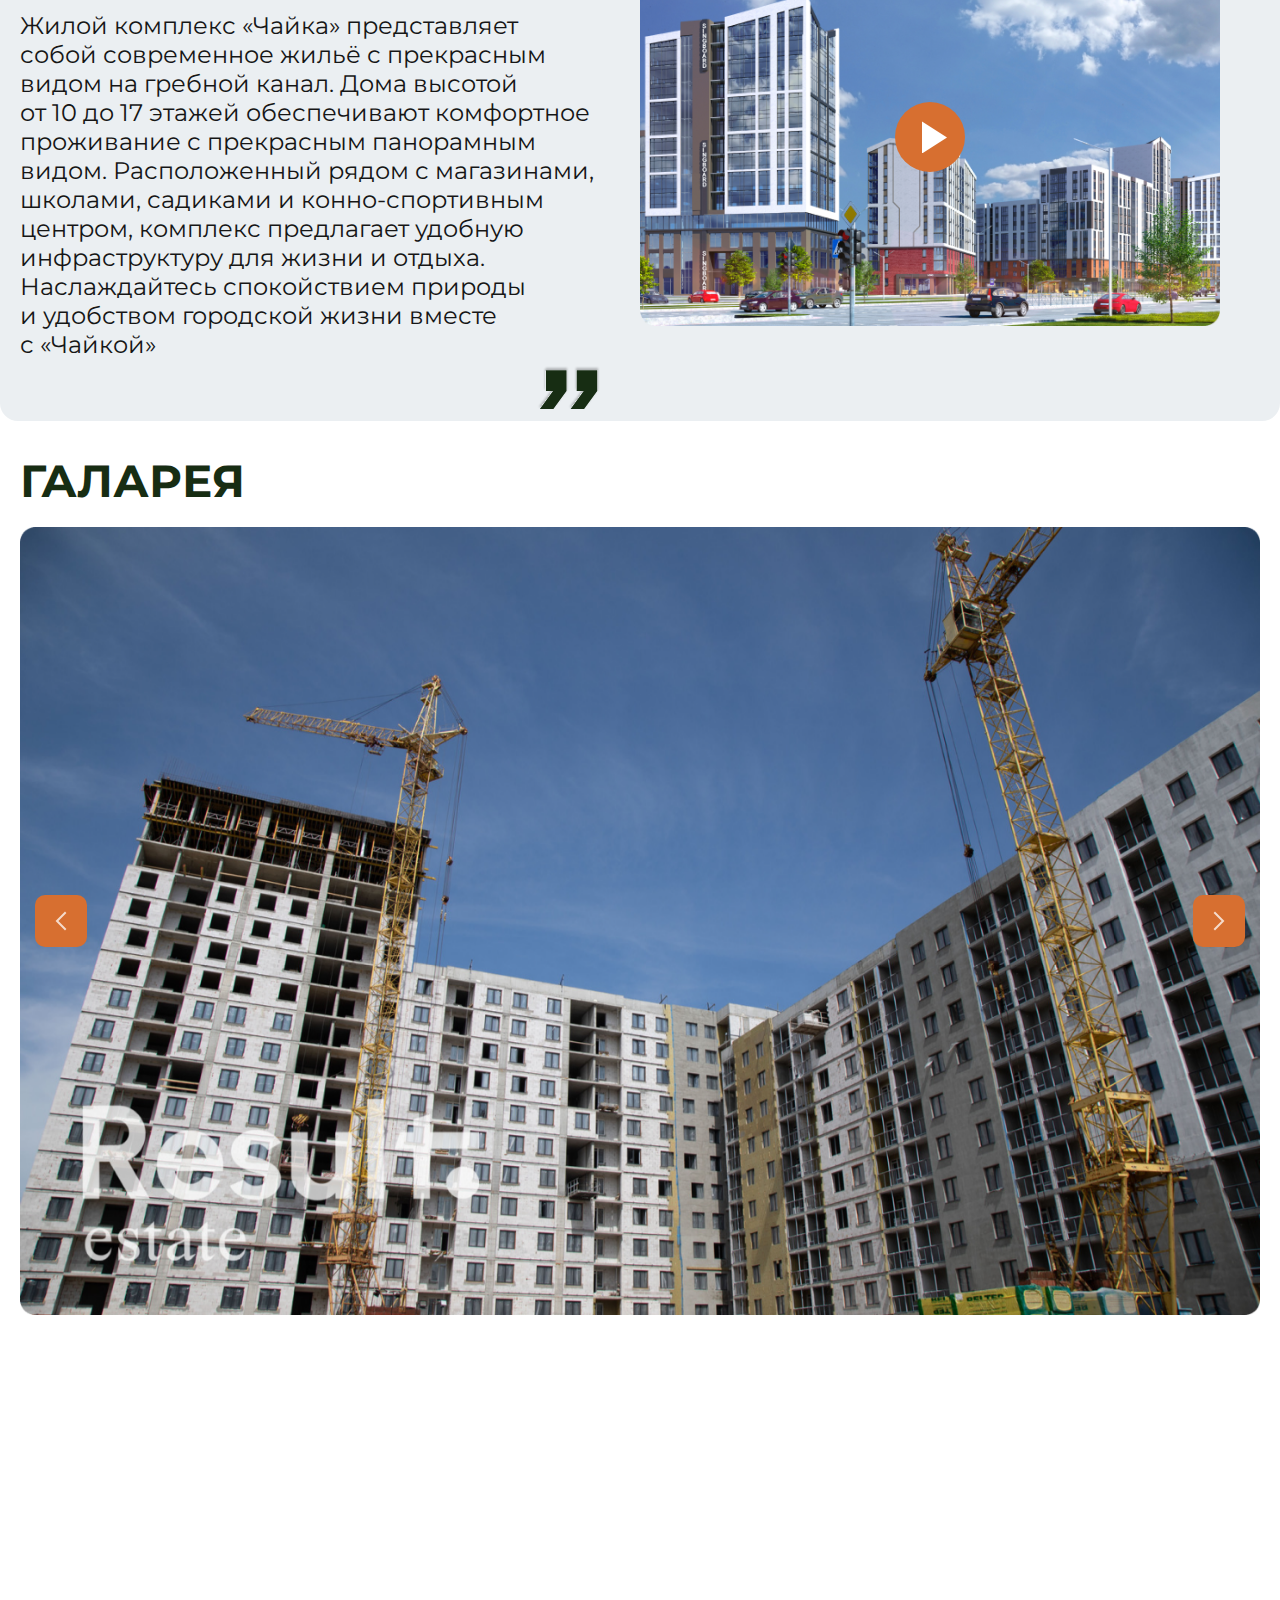
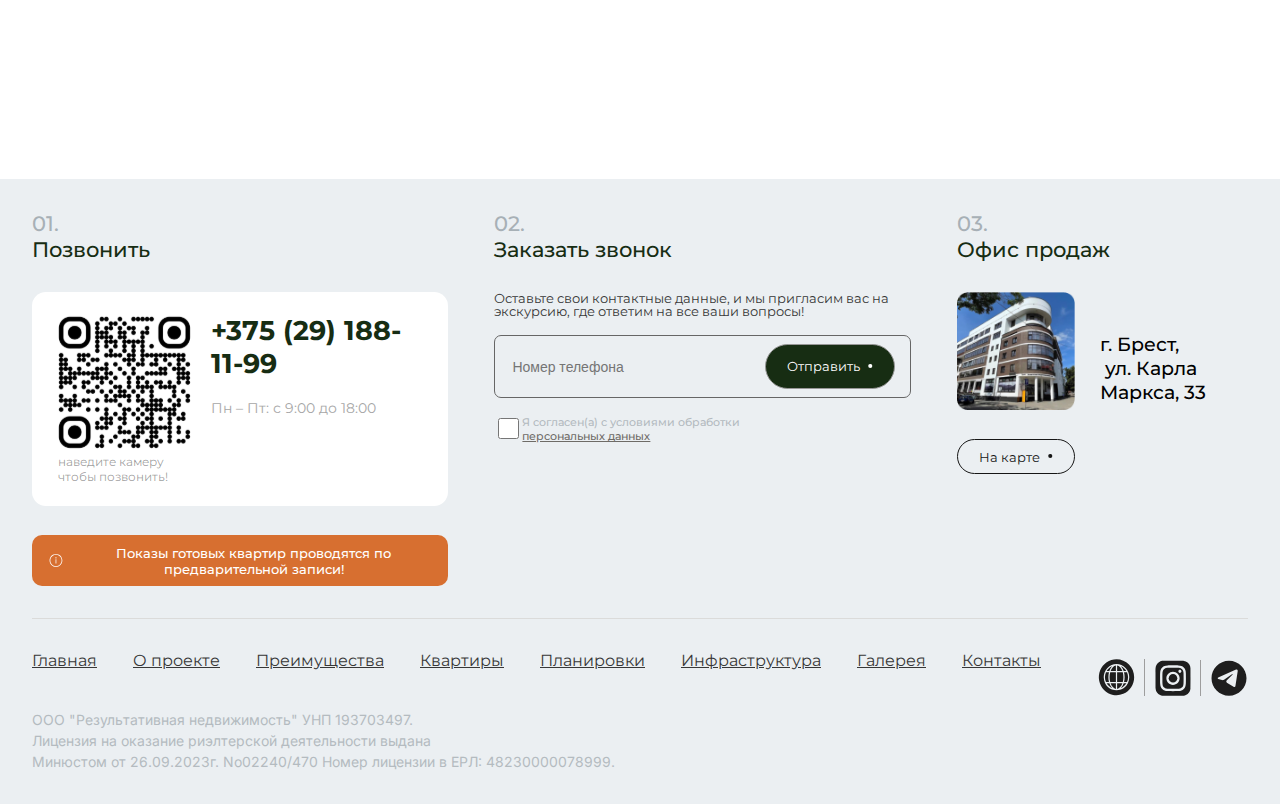
==== commit 25be0d22: "add responsive style" ====
--- a/index.html
+++ b/index.html
@@ -109,6 +109,8 @@
         </div>
         <div class="about__bottom">
             <img src="img/image1.png" alt="img">
+            <div class="point point__left">1.2</div>
+            <div class="point point__right">1.1</div>
         </div>
     </div>
 
--- a/css/main.css
+++ b/css/main.css
@@ -190,6 +190,7 @@
 .about__bottom{
     margin: 0 auto 32px;
     max-width: 1442px;
+    position: relative;
 }
 .features{
     padding-top: 64px;
@@ -893,4 +894,43 @@
 .tn-elem__4346096441649723484272 {
     mix-blend-mode: difference;
     pointer-events: none;
+}
+.point{
+    width: 49px;
+    height: 38px;
+    border-radius: 89px;
+    background: #D76F30;
+    color: #fff;
+    font-size: 17px;
+    line-height: 25px;
+    position: absolute;
+    font-weight: 600;
+    font-family: "Montserrat", sans-serif;
+    display: flex;
+    align-items: center;
+    justify-content: center;
+    box-sizing: border-box;
+    z-index: 2;
+}
+.point:before{
+    content: '';
+    position: absolute;
+    top: 50%;
+    left: 50%;
+    transform: translate(-50%,-50%);
+    z-index: -1;
+    width: 76px;
+    height: 76px;
+    border-radius: 100%;
+    opacity: 45%;
+    background: #D76F30;
+
+}
+.point__left{
+    right: 27%;
+    top: 45%;
+}
+.point__right{
+    right: 13%;
+    top: 57%;
 }--- a/css/media.css
+++ b/css/media.css
@@ -1,7 +1,5 @@
 @media  screen  and (max-width: 1440px){
-    header:before{
-        display: none;
-    }
+
     nav{
         padding-left: 20px;
         padding-right: 20px;
@@ -26,6 +24,9 @@
         background-repeat: no-repeat;
         top: -20px;
     }
+    .about{
+        padding: 0;
+    }
 
 }
 @media screen and (max-width: 1300px) {
@@ -45,6 +46,7 @@
     .choose__right{
         width: calc(100%/2 - 32px);
     }
+
 }
 @media  screen  and (max-width: 1024px){
     .mobile__menu--open{
@@ -176,6 +178,7 @@
     nav.opened .light{
         display: flex;
     }
+
 }
 @media  screen  and (max-width: 900px){
     .banner h1{
@@ -238,6 +241,7 @@
         position: absolute;
         top: 20px;
     }
+
 }
 @media  screen  and (max-width: 768px){
     .choose__left{
@@ -395,8 +399,41 @@
     footer{
         padding: 20px;
     }
-
+    header:before{
+        display: none;
+    }
+    .point{
+        width: 40px;
+        height: 40px;
+        border-radius: 100%;
+        font-size: 12px;
+        line-height: 19px;
+    }
+    .point:before{
+        width: 50px;
+        height: 50px;
+    }
+    .point__right {
+        right: 11%;
+        top: 45%;
+    }
+    .point__left {
+        right: 27%;
+        top: 32%;
+    }
 }
 @media  screen  and (max-width: 360px){
-
+    .point__right {
+        right: 13%;
+        top: 45%;
+    }
+    .point__left {
+        right: 42%;
+        top: 34%;
+    }
+.about__bottom img{
+    height: 328px;
+    object-fit: cover;
+    object-position: 88% 100%;
+}
 }